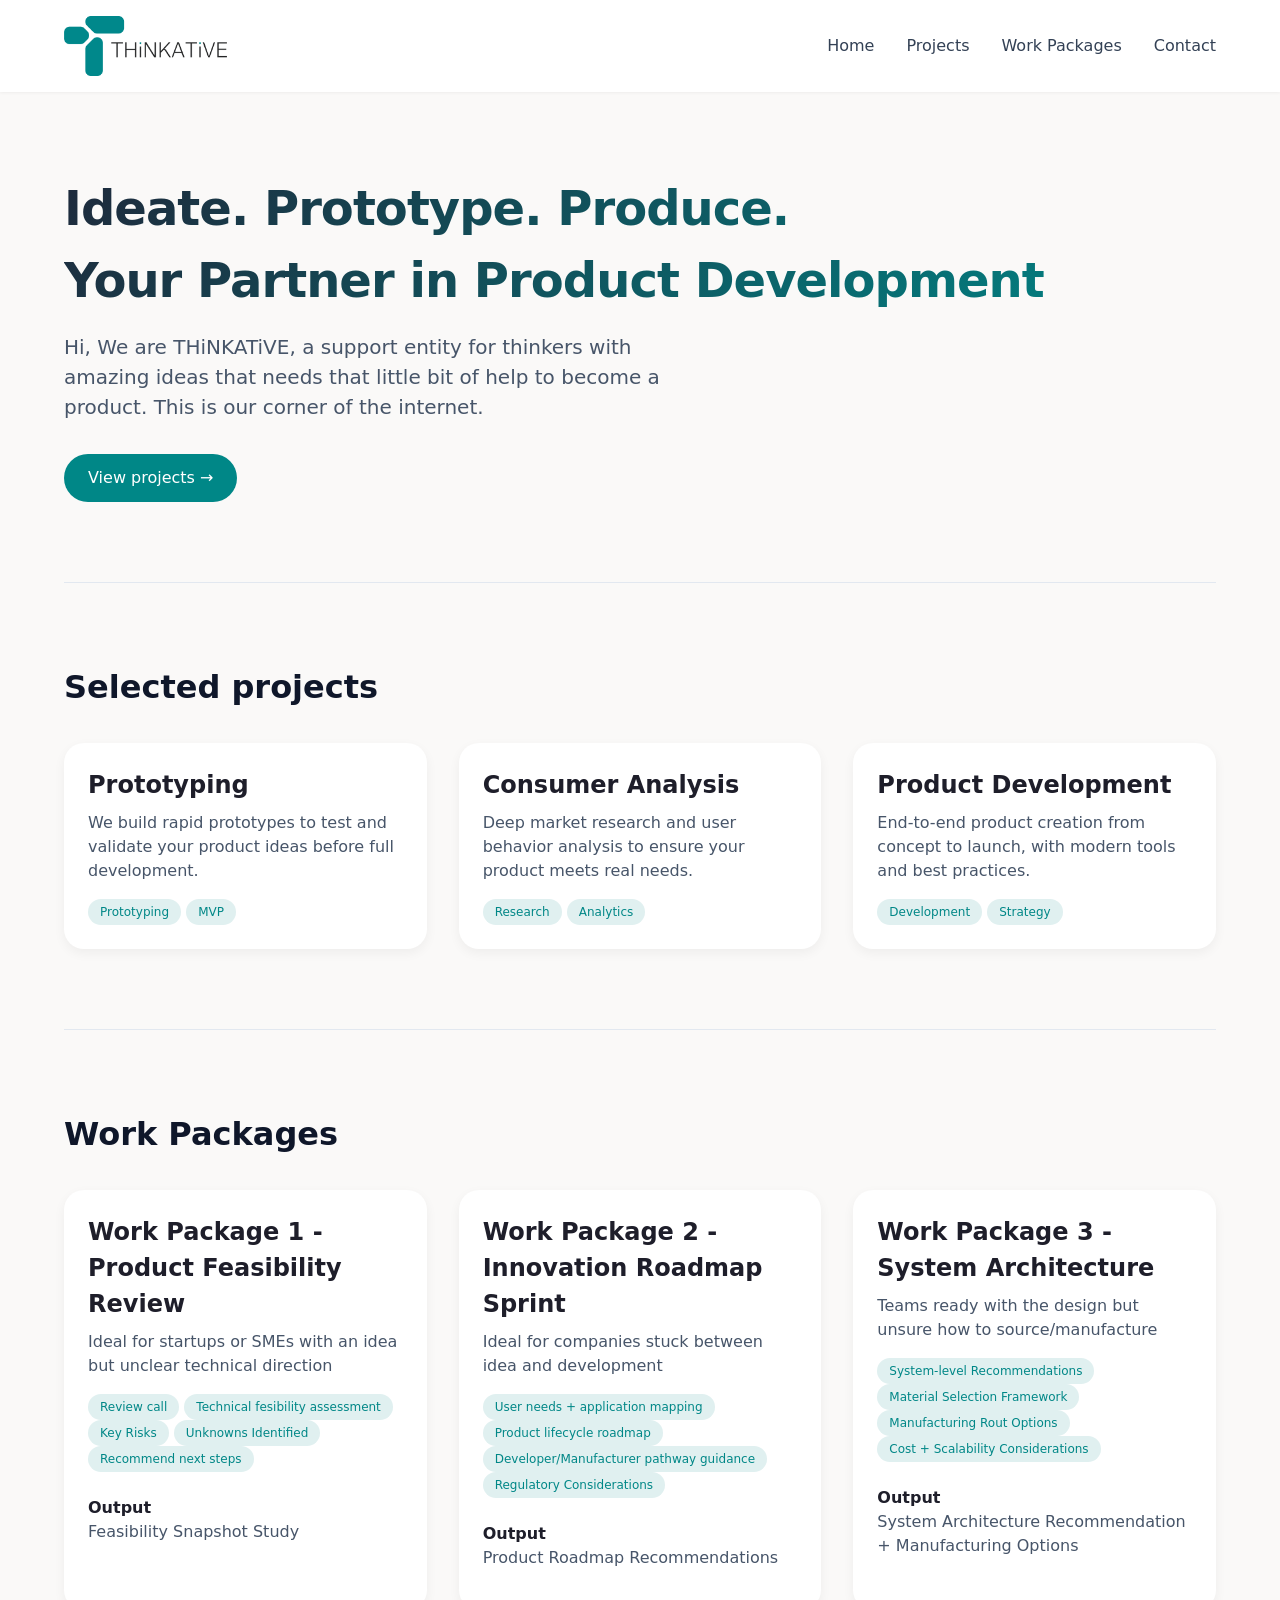
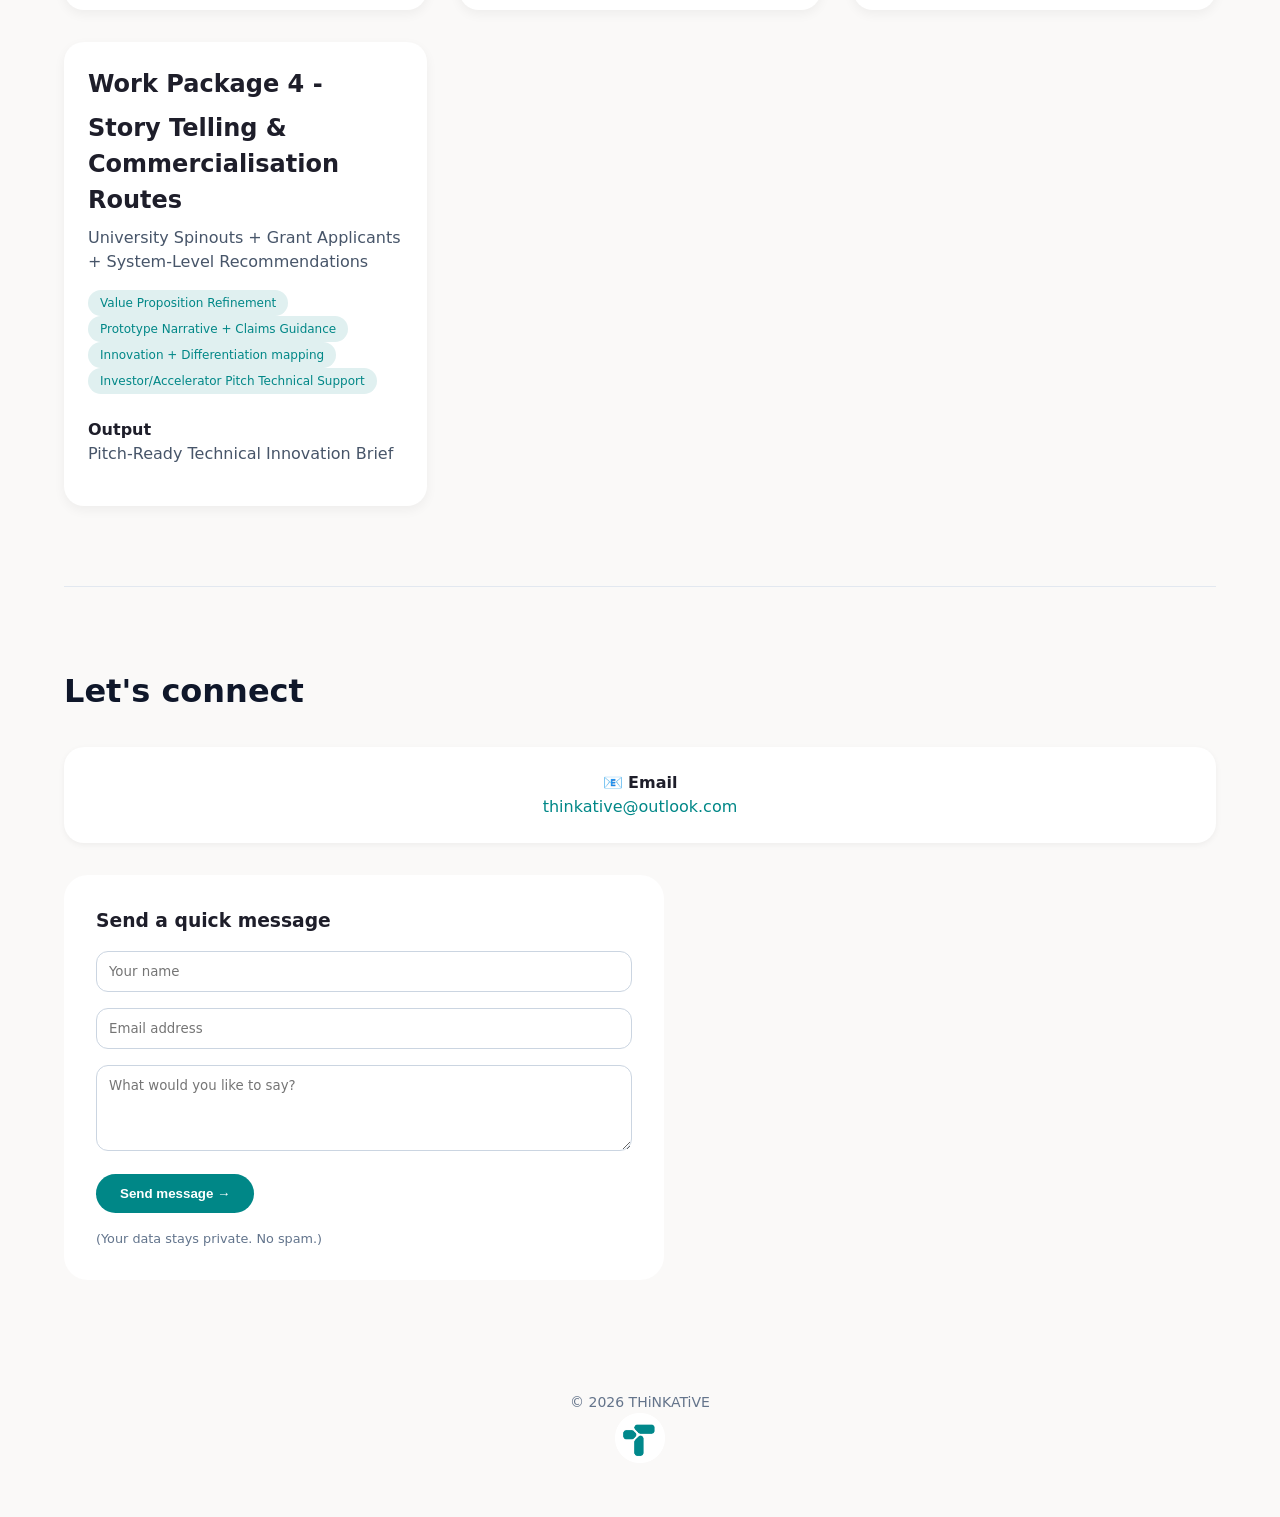
==== index.html @ bf23809d "Update index.html" ====
<!DOCTYPE html>
<html lang="en">
<head>
    <meta charset="UTF-8">
    <meta name="viewport" content="width=device-width, initial-scale=1.0, viewport-fit=cover">
    <title>THiNKATiVE | Consultans</title>

    <link rel="icon" type="img/png" href="images/favicon.png">

    <!-- Link to external CSS -->
    <link rel="stylesheet" href="style.css">

    <!-- SEO Meta Tags -->
    <meta name="description" content="THiNKATiVE helps thinkers turn amazing ideas into real products. Modern, simple, and built with care.">
    <meta name="keywords" content="Consultants, projects, product development, prototyping, consumer analysis">
    <meta name="author" content="THiNKATiVE">
    <meta name="robots" content="index, follow">
    <link rel="canonical" href="https://thinkative-ltd.github.io/">

    <!-- Open Graph for social sharing -->
    <meta property="og:title" content="THiNKATiVE - Consultants">
    <meta property="og:description" content="We help thinkers turn amazing ideas into products.">
    <meta property="og:type" content="website">
    <meta property="og:url" content="https://thinkative-ltd.github.io/">
</head>
<body>
  <header>
    <nav>
        <div class="logo">
            <a href="#home">
                <img src="images/sitelogoB.png" alt="THiNKATiVE Logo">
            </a>
        </div>
        <ul class="nav-links">
            <li><a href="#home">Home</a></li>
            <li><a href="#projects">Projects</a></li>
            <li><a href="#workpackages">Work Packages</a></li>
            <li><a href="#contact">Contact</a></li>
        </ul>
    </nav>
  </header>

    <main>
        <div class="container">
            <!-- Home Section -->
            <section id="home">
                <div class="hero">
                    <h1>Ideate. Prototype. Produce.<br>Your Partner in Product Development</h1>
                    <p>Hi, We are THiNKATiVE, a support entity for thinkers with amazing ideas that needs that little bit of help to become a product. This is our corner of the internet.</p>
                    <a href="#projects" class="btn">View projects →</a>
                </div>
            </section>

            <!-- Projects Section -->
            <section id="projects">
                <h2>Selected projects</h2>
                <div class="projects-grid">
                    <div class="project-card">
                        <h3>Prototyping</h3>
                        <p>We build rapid prototypes to test and validate your product ideas before full development.</p>
                        <span class="project-tag">Prototyping</span>
                        <span class="project-tag">MVP</span>
                    </div>
                    <div class="project-card">
                        <h3>Consumer Analysis</h3>
                        <p>Deep market research and user behavior analysis to ensure your product meets real needs.</p>
                        <span class="project-tag">Research</span>
                        <span class="project-tag">Analytics</span>
                    </div>
                    <div class="project-card">
                        <h3>Product Development</h3>
                        <p>End-to-end product creation from concept to launch, with modern tools and best practices.</p>
                        <span class="project-tag">Development</span>
                        <span class="project-tag">Strategy</span>
                    </div>
                </div>

              </section>

              <!-- WorkPackages Section -->
              <section id="workpackages">
                  <h2>Work Packages</h2>
                  <div class="projects-grid">
                      <div class="project-card">
                          <h3>Work Package 1 - Product Feasibility Review</h3>
                          <p>Ideal for startups or SMEs with an idea but unclear technical direction</p>
                          <span class="project-tag">Review call</span>
                          <span class="project-tag">Technical fesibility assessment</span>
                          <span class="project-tag">Key Risks</span>
                          <span class="project-tag">Unknowns Identified</span>
                          <span class="project-tag">Recommend next steps</span>
                          <br>
                          <br>
                          <h4>Output</h4>
                          <p>Feasibility Snapshot Study</p>
                      </div>


                      <div class="project-card">
                          <h3>Work Package 2 - Innovation Roadmap Sprint</h3>
                          <p>Ideal for companies stuck between idea and development</p>
                          <span class="project-tag">User needs + application mapping</span>
                          <span class="project-tag">Product lifecycle roadmap</span>
                          <span class="project-tag">Developer/Manufacturer pathway guidance</span>
                          <span class="project-tag">Regulatory Considerations</span>
                          <br>
                          <br>
                          <h4>Output</h4>
                          <p>Product Roadmap Recommendations</p>
                      </div>



                      <div class="project-card">
                          <h3>Work Package 3 - System Architecture</h3>
                          <p>Teams ready with the design but unsure how to source/manufacture</p>
                          <span class="project-tag">System-level Recommendations</span>
                          <span class="project-tag">Material Selection Framework</span>
                          <span class="project-tag">Manufacturing Rout Options</span>
                          <span class="project-tag">Cost + Scalability Considerations</span>
                          <br>
                          <br>
                          <h4>Output</h4>
                          <p>System Architecture Recommendation + Manufacturing Options</p>
                      </div>



                      <div class="project-card">
                          <h3>Work Package 4 -</h3>
                          <h3>Story Telling & Commercialisation Routes</h3>
                          <p>University Spinouts + Grant Applicants + System-Level Recommendations</p>
                          <span class="project-tag">Value Proposition Refinement</span>
                          <span class="project-tag">Prototype Narrative + Claims Guidance</span>
                          <span class="project-tag">Innovation + Differentiation mapping</span>
                          <span class="project-tag">Investor/Accelerator Pitch Technical Support</span>
                          <br>
                          <br>
                          <h4>Output</h4>
                          <p>Pitch-Ready Technical Innovation Brief</p>
                      </div>
                  </div>


            </section>

            <!-- Contact Section -->
            <section id="contact">
                <h2>Let's connect</h2>
                <div class="contact-info">
                    <div class="contact-card">
                        <strong>📧 Email</strong><br>
                        <a href="mailto:thinkative@outlook.com">thinkative@outlook.com</a>
                    </div>
                    <!--
                    <div class="contact-card">
                        <strong>🐦 X / Twitter</strong><br>
                        <a href="#">@thinkative</a>
                    </div>
                    <div class="contact-card">
                        <strong>💼 GitHub</strong><br>
                        <a href="#">github.com/thinkative</a>
                    </div>
                    -->
                </div>

                <div class="contact-form">
                    <h3 style="margin-bottom: 1rem;">Send a quick message</h3>
                    <form action="https://formspree.io/f/xkoyzaln" method="POST">
                        <div class="form-group">
                            <input type="text" name="name" placeholder="Your name" required>
                        </div>
                        <div class="form-group">
                            <input type="email" name="email" placeholder="Email address" required>
                        </div>
                        <div class="form-group">
                            <textarea name="message" rows="4" placeholder="What would you like to say?" required></textarea>
                        </div>
                        <button type="submit">Send message →</button>
                    </form>
                    <p style="font-size: 0.8rem; margin-top: 1rem; color: #62748c;">(Your data stays private. No spam.)</p>
                </div>
            </section>
        </div>
    </main>

    <footer>
        <p>© 2026 THiNKATiVE</p>
        <img src="images/favicon.png" alt="THiNKATiVE favicon" style="width: 50px; margin-bottom: 1rem;">

    </footer>

    <script>
        function generateSitemap() {
            const pages = [
                { loc: "https://thinkative-ltd.github.io/", priority: "1.0" },
                { loc: "https://thinkative-ltd.github.io/#home", priority: "0.9" },
                { loc: "https://thinkative-ltd.github.io/#projects", priority: "0.8" },
                { loc: "https://thinkative-ltd.github.io/#contact", priority: "0.7" }
            ];
            let xml = '<?xml version="1.0" encoding="UTF-8"?>\n';
            xml += '<urlset xmlns="http://www.sitemaps.org/schemas/sitemap/0.9">\n';
            pages.forEach(page => {
                xml += `  <url>\n    <loc>${page.loc}</loc>\n    <priority>${page.priority}</priority>\n  </url>\n`;
            });
            xml += '</urlset>';
            const blob = new Blob([xml], {type: "application/xml"});
            const a = document.createElement('a');
            a.href = URL.createObjectURL(blob);
            a.download = 'sitemap.xml';
            a.click();
            URL.revokeObjectURL(a.href);
        }
        window.generateSitemap = generateSitemap;
        console.log('THiNKATiVE site ready. Type generateSitemap() in console to download sitemap.xml.');
    </script>
</body>
</html>
---- style.css ----
* {
    margin: 0;
    padding: 0;
    box-sizing: border-box;
}

body {
    font-family: system-ui, -apple-system, 'Segoe UI', Roboto, Helvetica, Arial, sans-serif;
    background: #faf9f8;
    color: #1e1e2a;
    line-height: 1.5;
    scroll-behavior: smooth;
}

.container {
    max-width: 1200px;
    margin: 0 auto;
    padding: 0 1.5rem;
}

/* Header & Navigation */
header {
    background: white;
    box-shadow: 0 1px 3px rgba(0,0,0,0.05);
    position: sticky;
    top: 0;
    z-index: 100;
    backdrop-filter: blur(8px);
    background: rgba(255,255,255,0.9);
}

nav {
    display: flex;
    justify-content: space-between;
    align-items: center;
    padding: 1rem 1.5rem;
    max-width: 1200px;
    margin: 0 auto;
}

.logo img {
    height: 60px;      /* Adjust this height to fit your navbar perfectly */
    width: auto;       /* This keeps the logo from looking stretched */
    display: block;    /* Removes extra spacing at the bottom of the image */
}

/*
.logo {
    font-weight: 700;
    font-size: 1.5rem;
    letter-spacing: -0.02em;
    background: linear-gradient(135deg, #006767, #008787);
    background-clip: text;
    -webkit-background-clip: text;
    color: transparent;
}
*/

.nav-links {
    display: flex;
    gap: 2rem;
    list-style: none;
}

.nav-links a {
    text-decoration: none;
    font-weight: 500;
    color: #334155;
    transition: color 0.2s;
}

.nav-links a:hover {
    color: #008787;
}

/* Sections */
section {
    padding: 5rem 0;
    border-bottom: 1px solid #e2e8f0;
}

section:last-of-type {
    border-bottom: none;
}

h1 {
    font-size: 3rem;
    font-weight: 800;
    letter-spacing: -0.02em;
    background: linear-gradient(135deg, #1e293b, #008787);
    background-clip: text;
    -webkit-background-clip: text;
    color: transparent;
    margin-bottom: 1rem;
}

h2 {
    font-size: 2rem;
    font-weight: 700;
    margin-bottom: 2rem;
    color: #0f172a;
}

.hero p {
    font-size: 1.25rem;
    color: #475569;
    max-width: 600px;
    margin-bottom: 2rem;
}

.btn {
    display: inline-block;
    background: #008787;
    color: white;
    padding: 0.75rem 1.5rem;
    border-radius: 40px;
    text-decoration: none;
    font-weight: 500;
    transition: background 0.2s, transform 0.1s;
}

.btn:hover {
    background: #006767;
    transform: translateY(-2px);
}

/* Projects Grid */
.projects-grid {
    display: grid;
    grid-template-columns: repeat(auto-fill, minmax(300px, 1fr));
    gap: 2rem;
}

.project-card {
    background: white;
    border-radius: 20px;
    padding: 1.5rem;
    box-shadow: 0 4px 12px rgba(0,0,0,0.05);
    transition: box-shadow 0.2s;
}

.project-card:hover {
    box-shadow: 0 12px 24px rgba(0,0,0,0.1);
}

.project-card h3 {
    font-size: 1.5rem;
    margin-bottom: 0.5rem;
}

.project-card p {
    color: #475569;
    margin-bottom: 1rem;
}

.project-tag {
    display: inline-block;
    background: #e0f0f0;
    color: #008787;
    font-size: 0.75rem;
    padding: 0.25rem 0.75rem;
    border-radius: 20px;
    font-weight: 500;
}

/* Contact */
.contact-info {
    display: flex;
    flex-wrap: wrap;
    gap: 2rem;
    margin-top: 1rem;
}

.contact-card {
    background: white;
    padding: 1.5rem;
    border-radius: 20px;
    flex: 1;
    min-width: 200px;
    text-align: center;
    box-shadow: 0 2px 6px rgba(0,0,0,0.05);
}

.contact-card a {
    color: #008787;
    text-decoration: none;
    font-weight: 500;
}

.contact-card a:hover {
    text-decoration: underline;
}

/* Form */
.contact-form {
    background: white;
    padding: 2rem;
    border-radius: 24px;
    margin-top: 2rem;
    max-width: 600px;
}

.form-group {
    margin-bottom: 1rem;
}

input, textarea {
    width: 100%;
    padding: 0.75rem;
    border: 1px solid #cbd5e1;
    border-radius: 12px;
    font-family: inherit;
    transition: border-color 0.2s;
}

input:focus, textarea:focus {
    outline: none;
    border-color: #008787;
}

button {
    background: #008787;
    color: white;
    border: none;
    padding: 0.75rem 1.5rem;
    border-radius: 40px;
    font-weight: 600;
    cursor: pointer;
    transition: background 0.2s;
}

button:hover {
    background: #006767;
}

footer {
    text-align: center;
    padding: 2rem;
    color: #64748b;
    font-size: 0.875rem;
}

/* Responsive */
@media (max-width: 768px) {
    nav {
        flex-direction: column;
        gap: 1rem;
    }
    h1 {
        font-size: 2.25rem;
    }
    section {
        padding: 3rem 0;
    }
}
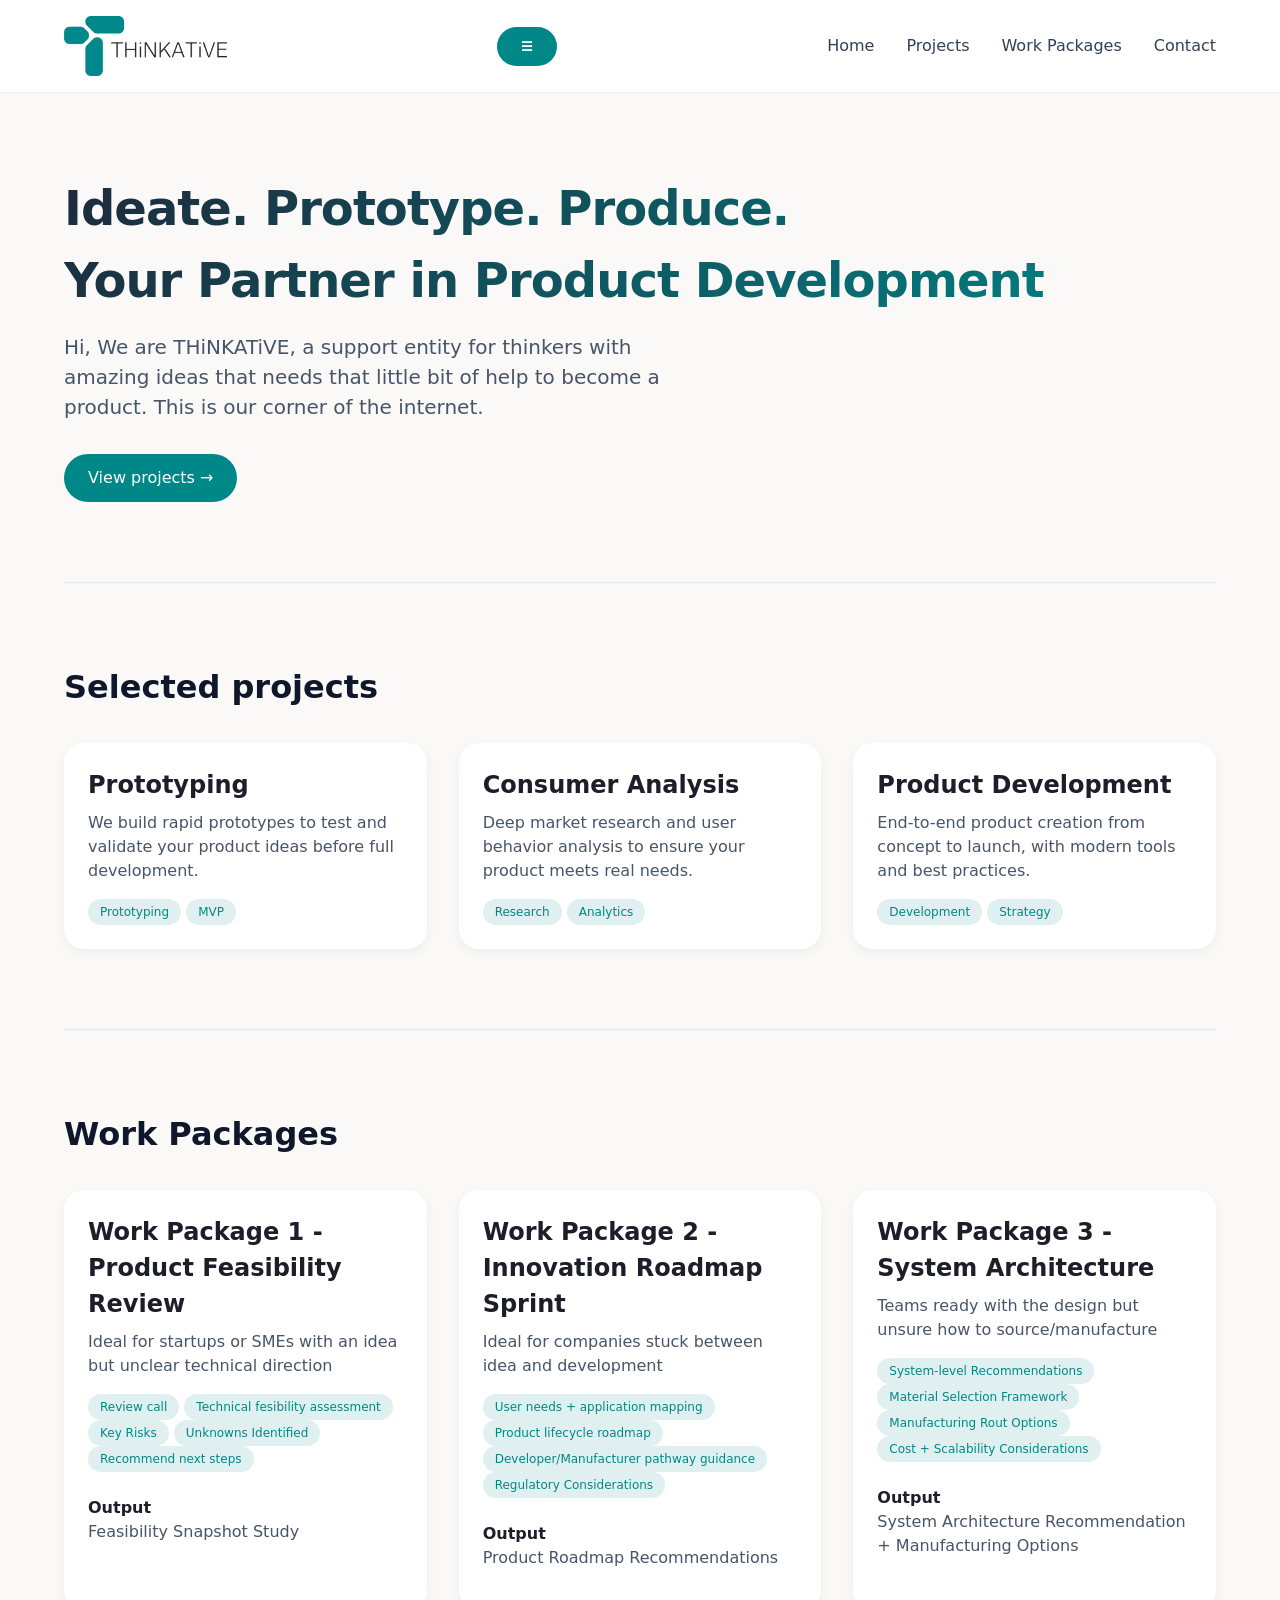
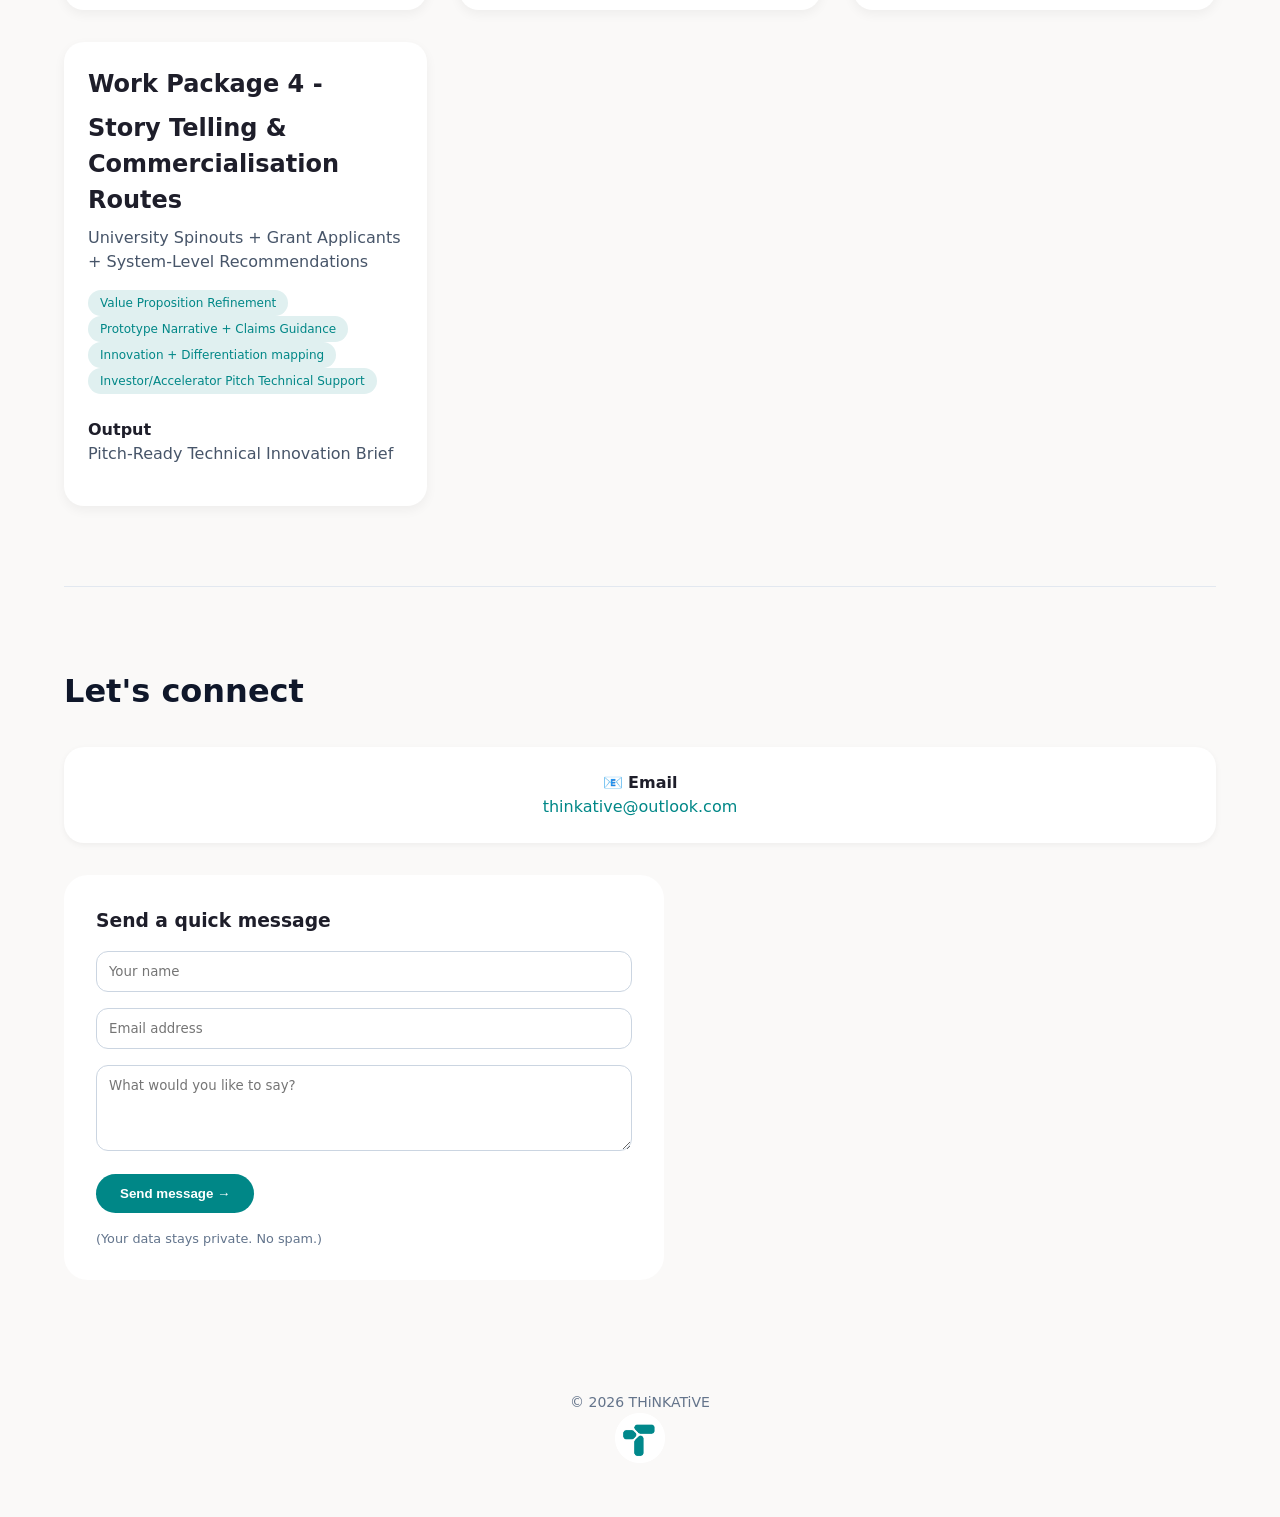
==== commit 2cf2117b: "Update index.html" ====
--- a/index.html
+++ b/index.html
@@ -3,7 +3,7 @@
 <head>
     <meta charset="UTF-8">
     <meta name="viewport" content="width=device-width, initial-scale=1.0, viewport-fit=cover">
-    <title>THiNKATiVE | Consultans</title>
+    <title>THiNKATiVE | Portfolio</title>
 
     <link rel="icon" type="img/png" href="images/favicon.png">
 
@@ -12,13 +12,13 @@
 
     <!-- SEO Meta Tags -->
     <meta name="description" content="THiNKATiVE helps thinkers turn amazing ideas into real products. Modern, simple, and built with care.">
-    <meta name="keywords" content="Consultants, projects, product development, prototyping, consumer analysis">
+    <meta name="keywords" content="portfolio, projects, product development, prototyping, consumer analysis">
     <meta name="author" content="THiNKATiVE">
     <meta name="robots" content="index, follow">
     <link rel="canonical" href="https://thinkative-ltd.github.io/">
 
     <!-- Open Graph for social sharing -->
-    <meta property="og:title" content="THiNKATiVE - Consultants">
+    <meta property="og:title" content="THiNKATiVE - Portfolio">
     <meta property="og:description" content="We help thinkers turn amazing ideas into products.">
     <meta property="og:type" content="website">
     <meta property="og:url" content="https://thinkative-ltd.github.io/">
@@ -28,10 +28,11 @@
     <nav>
         <div class="logo">
             <a href="#home">
-                <img src="images/sitelogoB.png" alt="THiNKATiVE Logo">
+                <img src="images/sitelogoB.png" alt="THiNKATiVE Logo" style="height: 60px; width: auto;">
             </a>
         </div>
-        <ul class="nav-links">
+        <button class="hamburger" id="hamburger">☰</button>
+        <ul class="nav-links" id="navLinks">
             <li><a href="#home">Home</a></li>
             <li><a href="#projects">Projects</a></li>
             <li><a href="#workpackages">Work Packages</a></li>
@@ -157,11 +158,12 @@
                         <strong>🐦 X / Twitter</strong><br>
                         <a href="#">@thinkative</a>
                     </div>
+
                     <div class="contact-card">
                         <strong>💼 GitHub</strong><br>
                         <a href="#">github.com/thinkative</a>
                     </div>
-                    -->
+                  -->
                 </div>
 
                 <div class="contact-form">
@@ -188,9 +190,28 @@
         <p>© 2026 THiNKATiVE</p>
         <img src="images/favicon.png" alt="THiNKATiVE favicon" style="width: 50px; margin-bottom: 1rem;">
 
+
     </footer>
 
     <script>
+        // Hamburger menu toggle
+        const hamburger = document.getElementById('hamburger');
+        const navLinks = document.getElementById('navLinks');
+
+        if (hamburger && navLinks) {
+            hamburger.addEventListener('click', () => {
+                navLinks.classList.toggle('active');
+            });
+
+            // Close menu when a link is clicked
+            navLinks.querySelectorAll('a').forEach(link => {
+                link.addEventListener('click', () => {
+                    navLinks.classList.remove('active');
+                });
+            });
+        }
+
+        // Sitemap generator function
         function generateSitemap() {
             const pages = [
                 { loc: "https://thinkative-ltd.github.io/", priority: "1.0" },
@@ -211,6 +232,7 @@
             a.click();
             URL.revokeObjectURL(a.href);
         }
+
         window.generateSitemap = generateSitemap;
         console.log('THiNKATiVE site ready. Type generateSitemap() in console to download sitemap.xml.');
     </script>
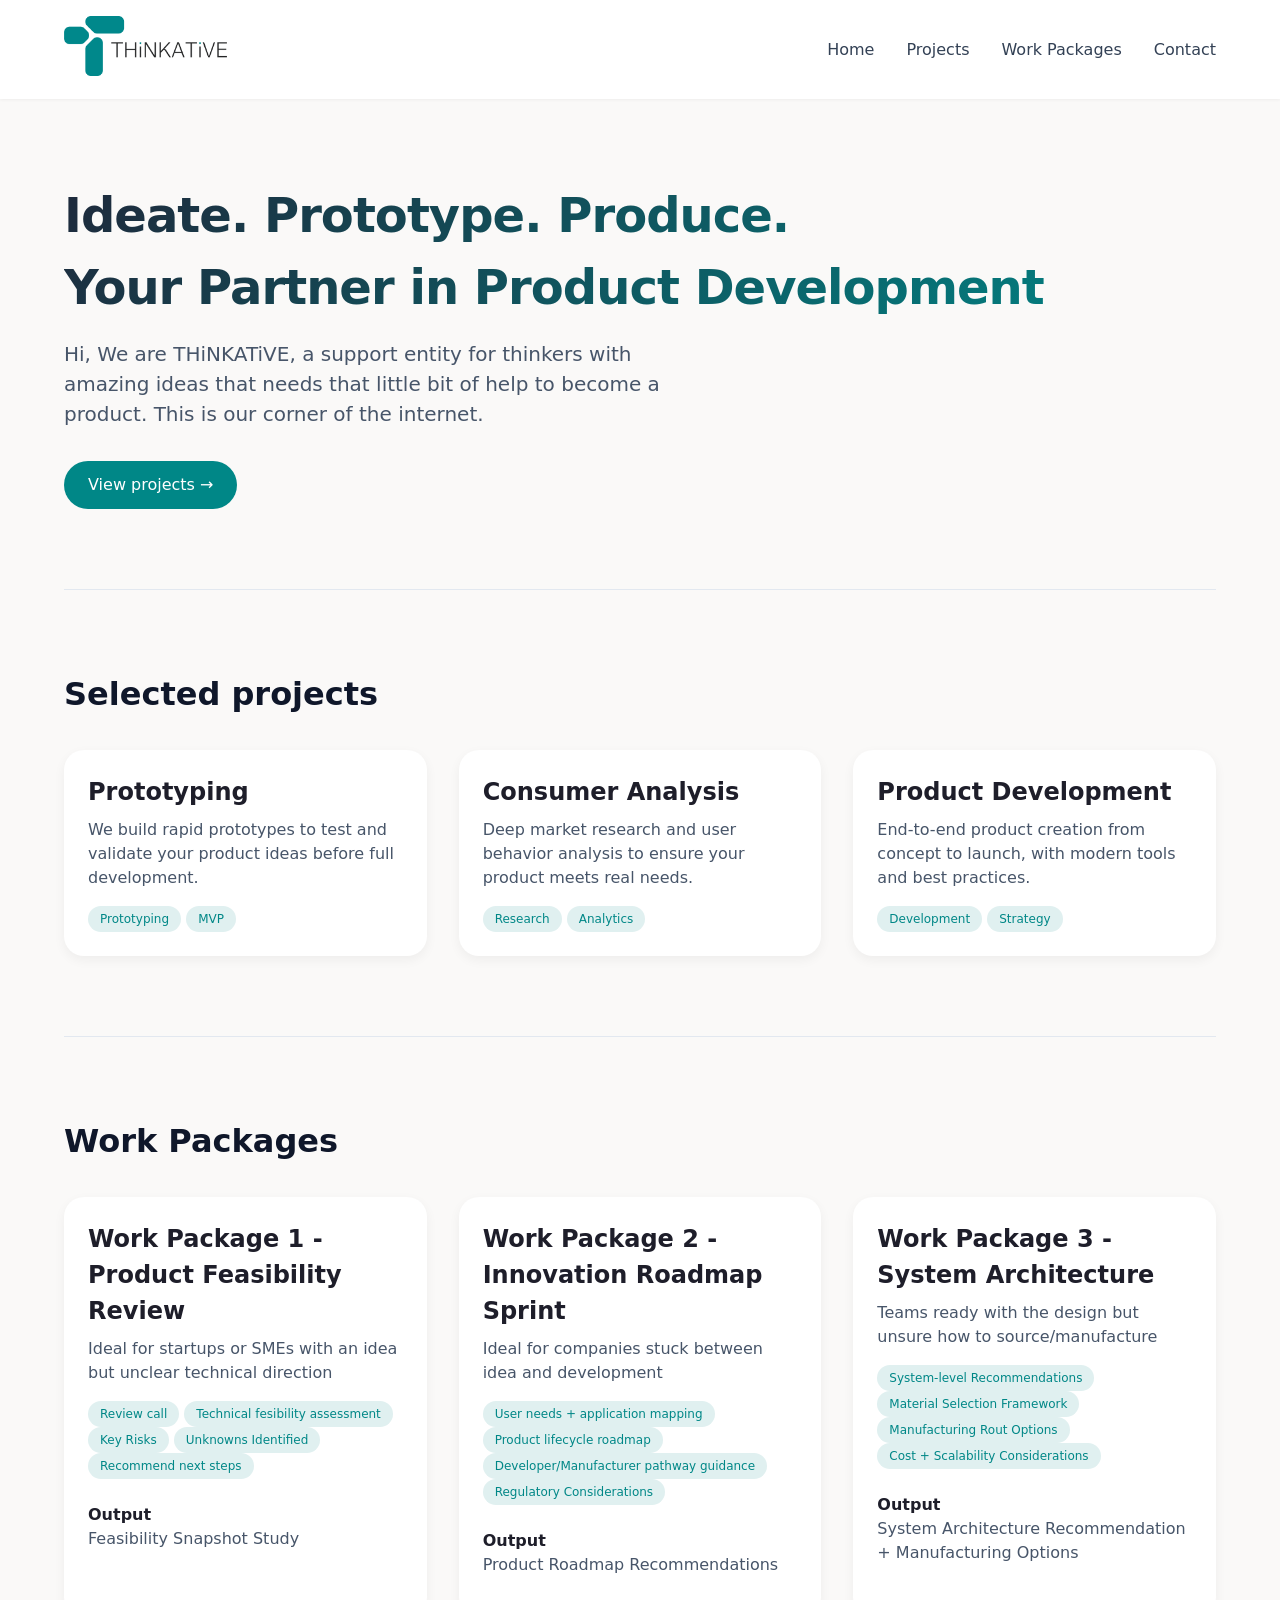
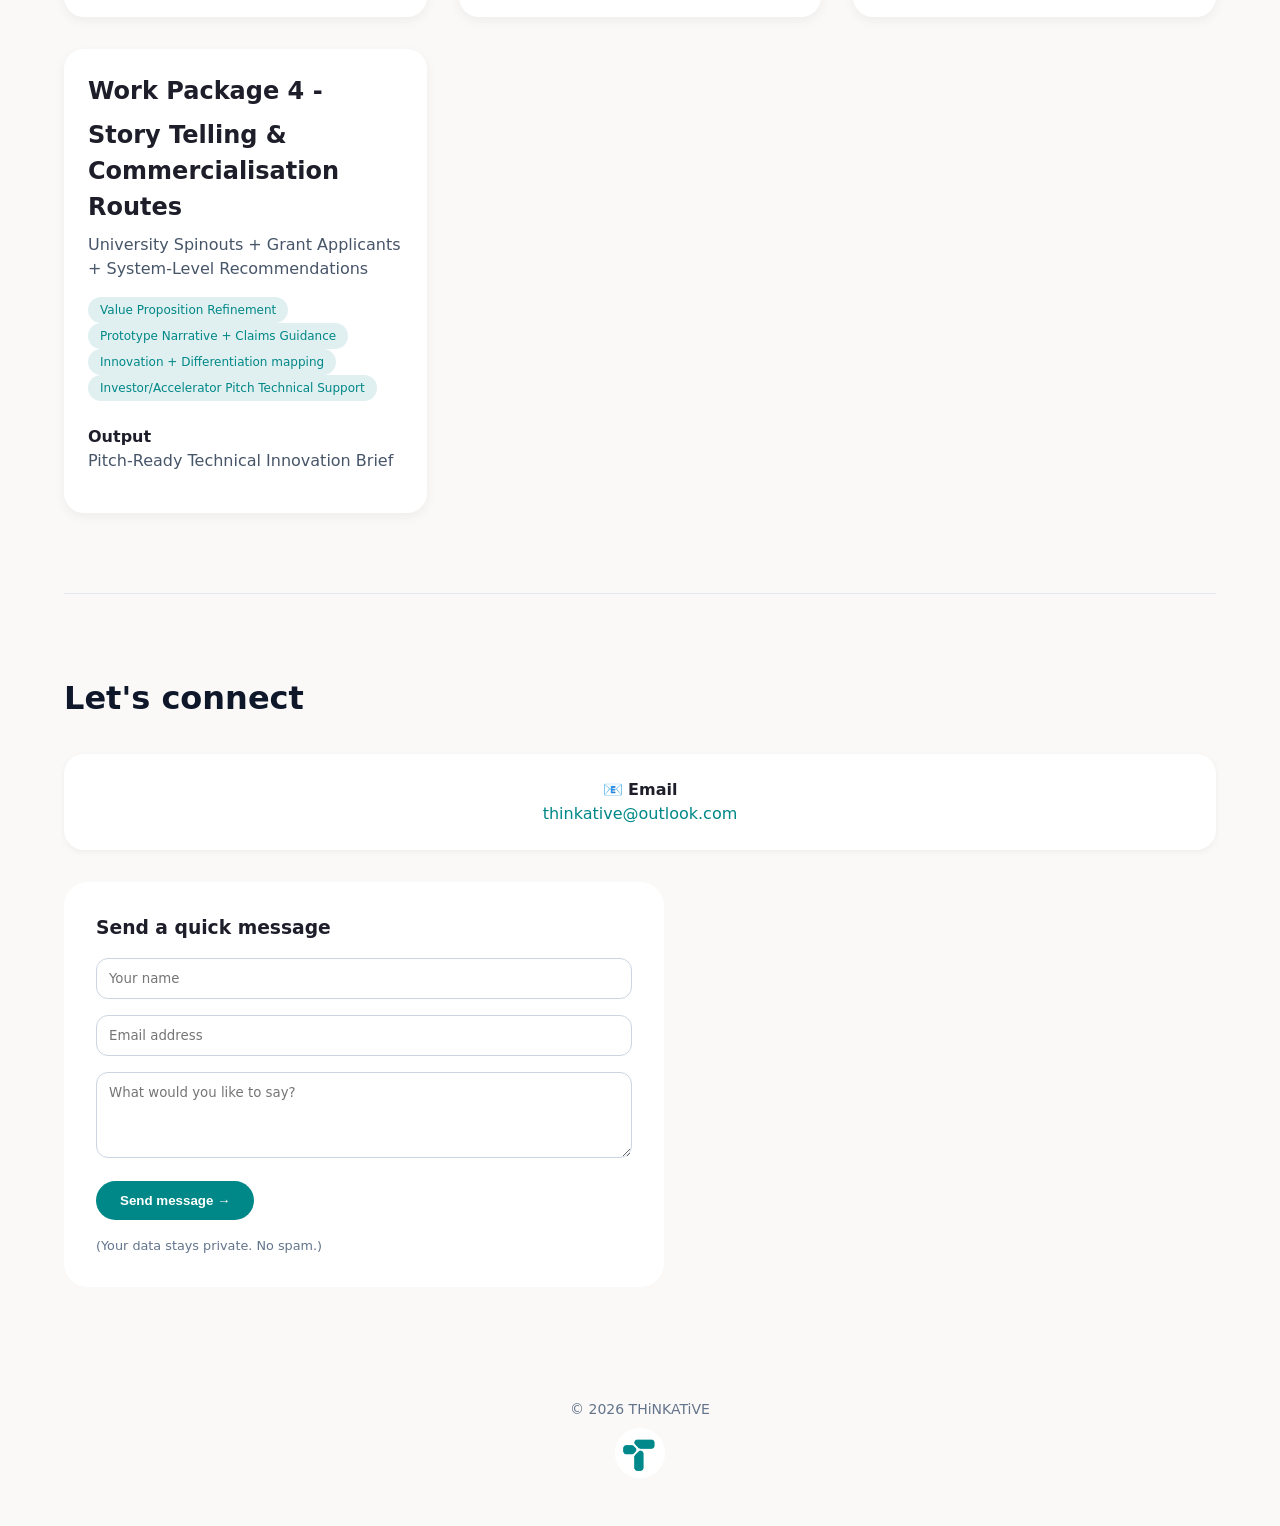
==== commit 90cc83e3: "Update index.html" ====
--- a/index.html
+++ b/index.html
@@ -3,7 +3,7 @@
 <head>
     <meta charset="UTF-8">
     <meta name="viewport" content="width=device-width, initial-scale=1.0, viewport-fit=cover">
-    <title>THiNKATiVE | Portfolio</title>
+    <title>THiNKATiVE | Consultants</title>
 
     <link rel="icon" type="img/png" href="images/favicon.png">
 
@@ -12,13 +12,13 @@
 
     <!-- SEO Meta Tags -->
     <meta name="description" content="THiNKATiVE helps thinkers turn amazing ideas into real products. Modern, simple, and built with care.">
-    <meta name="keywords" content="portfolio, projects, product development, prototyping, consumer analysis">
+    <meta name="keywords" content="Thinkative Consultants, Thinkative, Consultants, Wearables, Research, projects, product development, prototyping, consumer analysis">
     <meta name="author" content="THiNKATiVE">
     <meta name="robots" content="index, follow">
     <link rel="canonical" href="https://thinkative-ltd.github.io/">
 
     <!-- Open Graph for social sharing -->
-    <meta property="og:title" content="THiNKATiVE - Portfolio">
+    <meta property="og:title" content="THiNKATiVE - Consultants">
     <meta property="og:description" content="We help thinkers turn amazing ideas into products.">
     <meta property="og:type" content="website">
     <meta property="og:url" content="https://thinkative-ltd.github.io/">
--- a/style.css
+++ b/style.css
@@ -16,6 +16,11 @@
     max-width: 1200px;
     margin: 0 auto;
     padding: 0 1.5rem;
+}
+
+html {
+    scroll-padding-top: 80px;
+    scroll-behavior: smooth;
 }
 
 /* Header & Navigation */
@@ -38,23 +43,21 @@
     margin: 0 auto;
 }
 
-.logo img {
-    height: 60px;      /* Adjust this height to fit your navbar perfectly */
-    width: auto;       /* This keeps the logo from looking stretched */
-    display: block;    /* Removes extra spacing at the bottom of the image */
-}
-
-/*
-.logo {
-    font-weight: 700;
-    font-size: 1.5rem;
-    letter-spacing: -0.02em;
-    background: linear-gradient(135deg, #006767, #008787);
-    background-clip: text;
-    -webkit-background-clip: text;
-    color: transparent;
-}
-*/
+/* Hamburger button - hidden on desktop */
+.hamburger {
+    display: none;
+    background: none;
+    border: none;
+    font-size: 1.8rem;
+    cursor: pointer;
+    color: #008787;
+    padding: 0.5rem;
+    transition: color 0.2s;
+}
+
+.hamburger:hover {
+    color: #006767;
+}
 
 .nav-links {
     display: flex;
@@ -240,16 +243,67 @@
     font-size: 0.875rem;
 }
 
-/* Responsive */
+footer img {
+    display: block;
+    margin: 0.5rem auto 0;
+}
+
+/* ============================================ */
+/* MOBILE HAMBURGER MENU - ADDED SECTION */
+/* ============================================ */
+
 @media (max-width: 768px) {
-    nav {
+    /* Hide desktop navigation, show hamburger */
+    .hamburger {
+        display: block;
+    }
+
+    .nav-links {
+        display: none;
+        width: 100%;
         flex-direction: column;
         gap: 1rem;
-    }
+        text-align: center;
+        padding: 1.5rem 0 0.5rem 0;
+    }
+
+    .nav-links.active {
+        display: flex;
+    }
+
+    nav {
+        flex-wrap: wrap;
+        justify-content: space-between;
+    }
+
     h1 {
         font-size: 2.25rem;
     }
+
     section {
         padding: 3rem 0;
     }
 }
+
+/* Extra small phones (below 480px) */
+@media (max-width: 480px) {
+    .logo img {
+        height: 45px !important;
+    }
+
+    .container {
+        padding: 0 1rem;
+    }
+
+    h1 {
+        font-size: 1.75rem;
+    }
+
+    h2 {
+        font-size: 1.5rem;
+    }
+
+    .project-card h3 {
+        font-size: 1.25rem;
+    }
+}
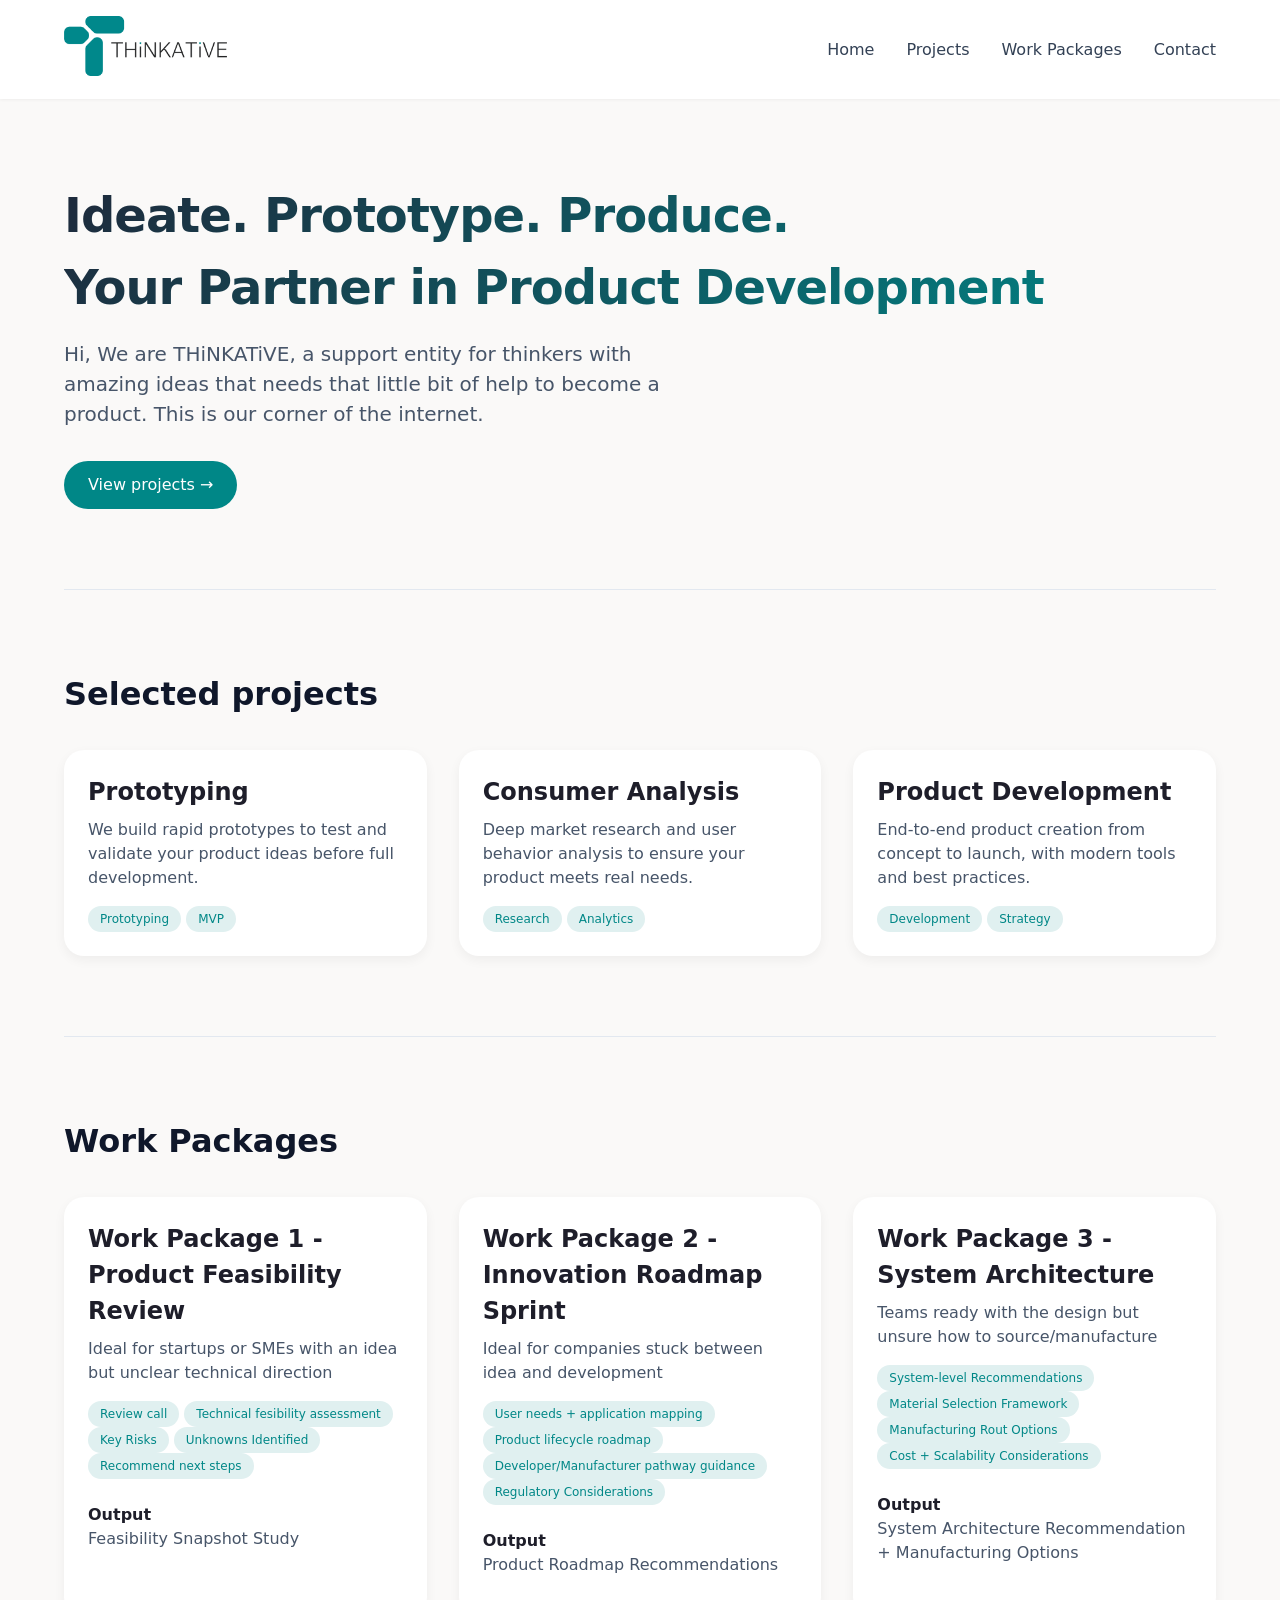
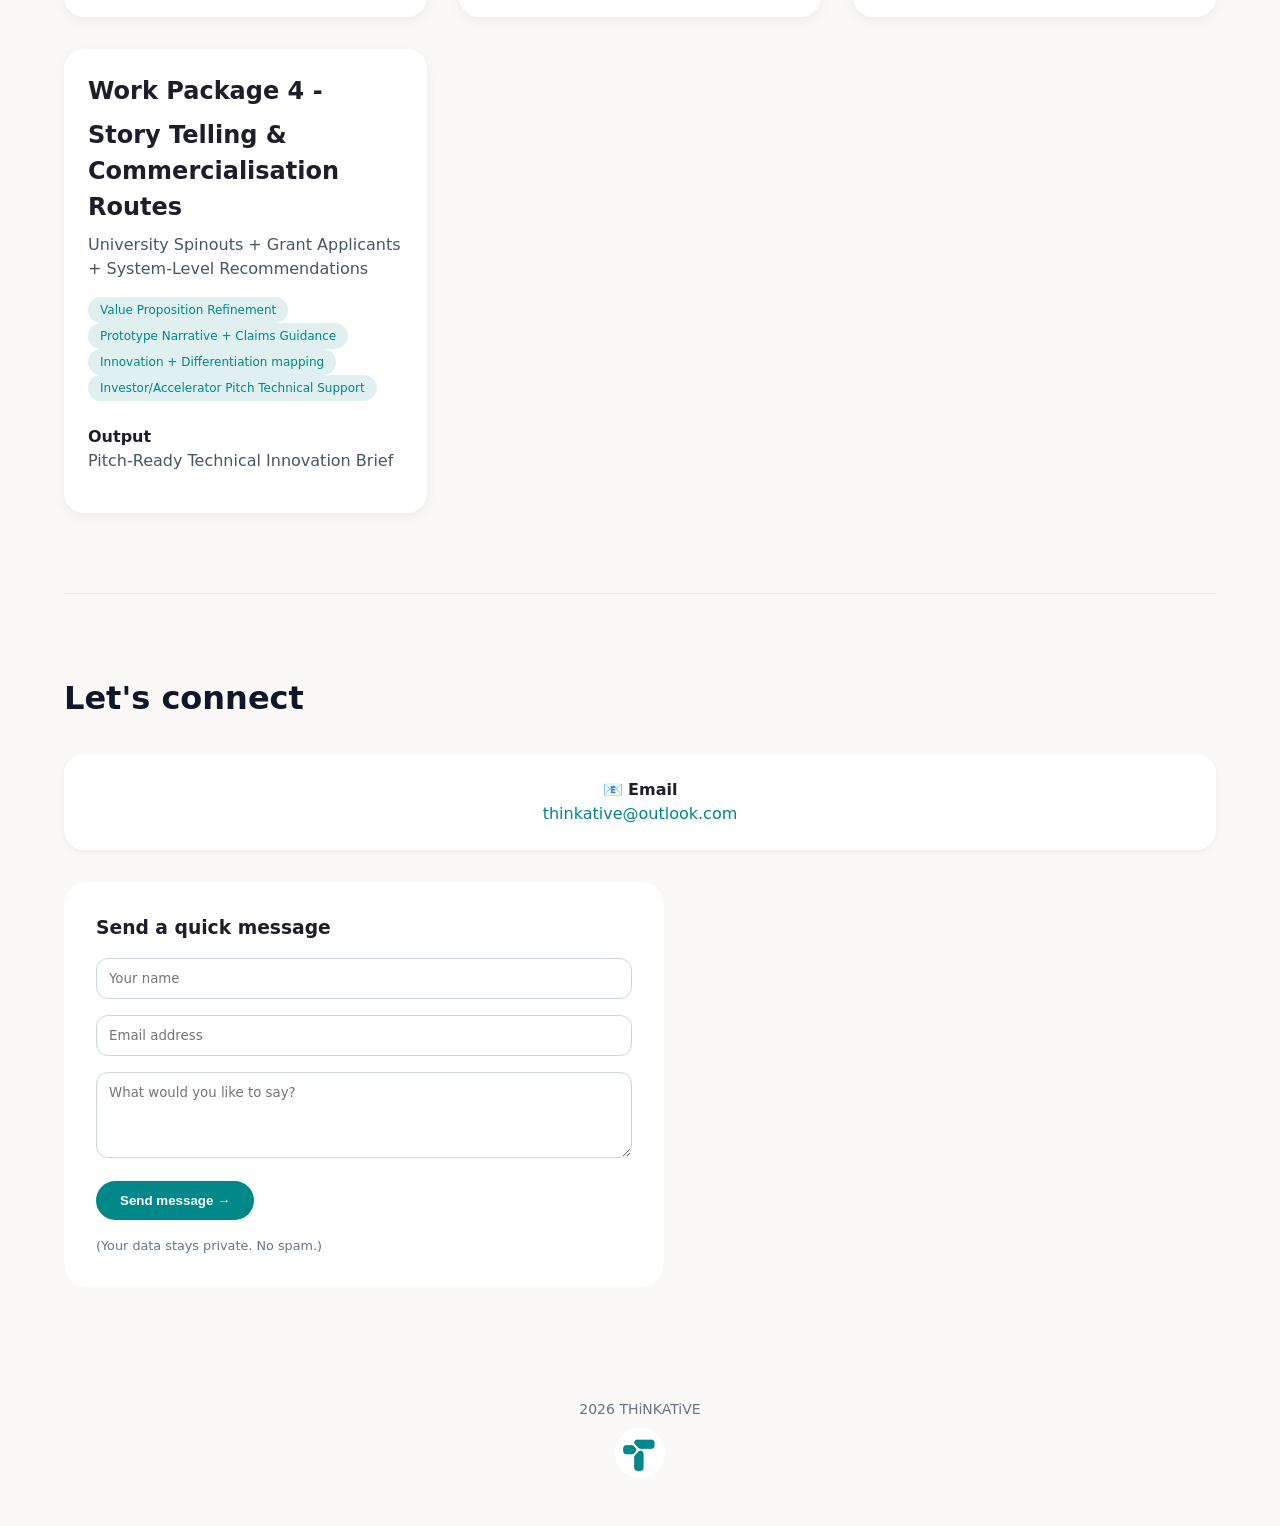
==== commit 548217e4: "Update index.html" ====
--- a/index.html
+++ b/index.html
@@ -187,7 +187,7 @@
     </main>
 
     <footer>
-        <p>© 2026 THiNKATiVE</p>
+        <p>2026 THiNKATiVE</p>
         <img src="images/favicon.png" alt="THiNKATiVE favicon" style="width: 50px; margin-bottom: 1rem;">
 
 
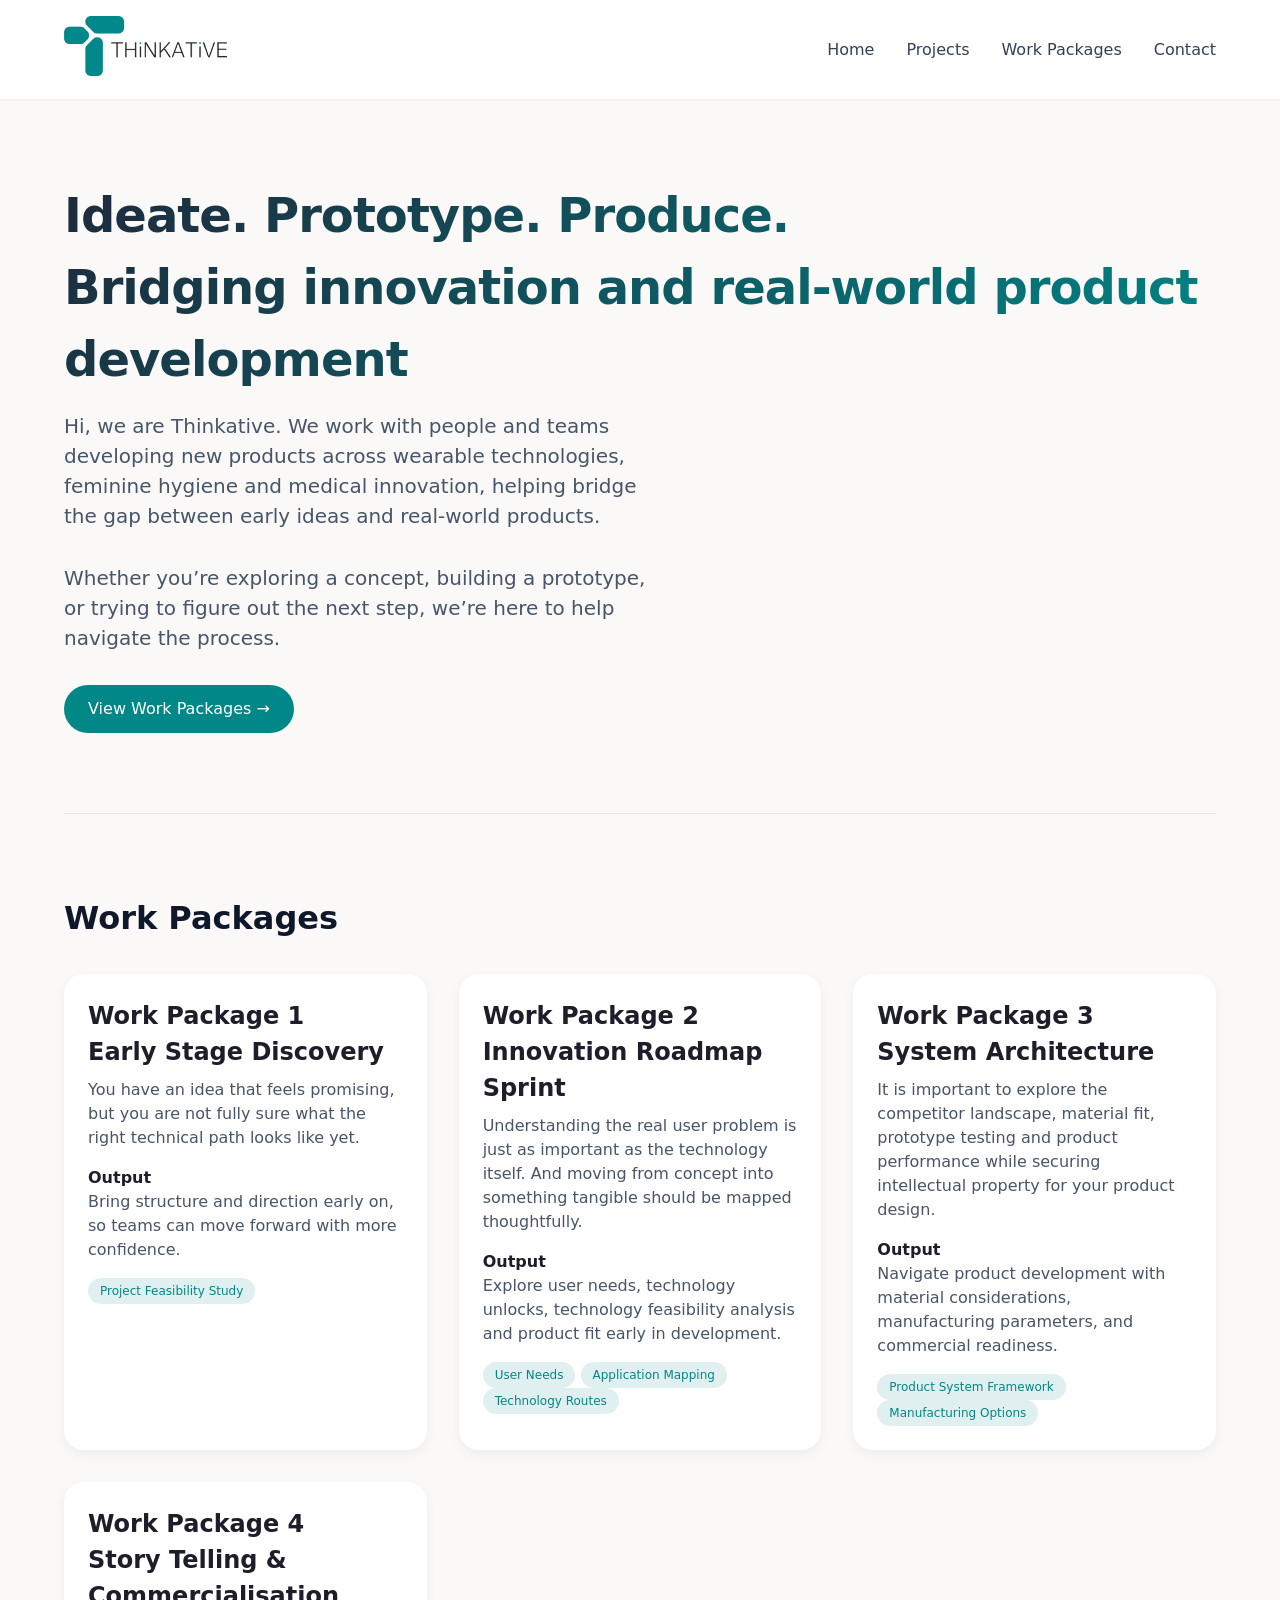
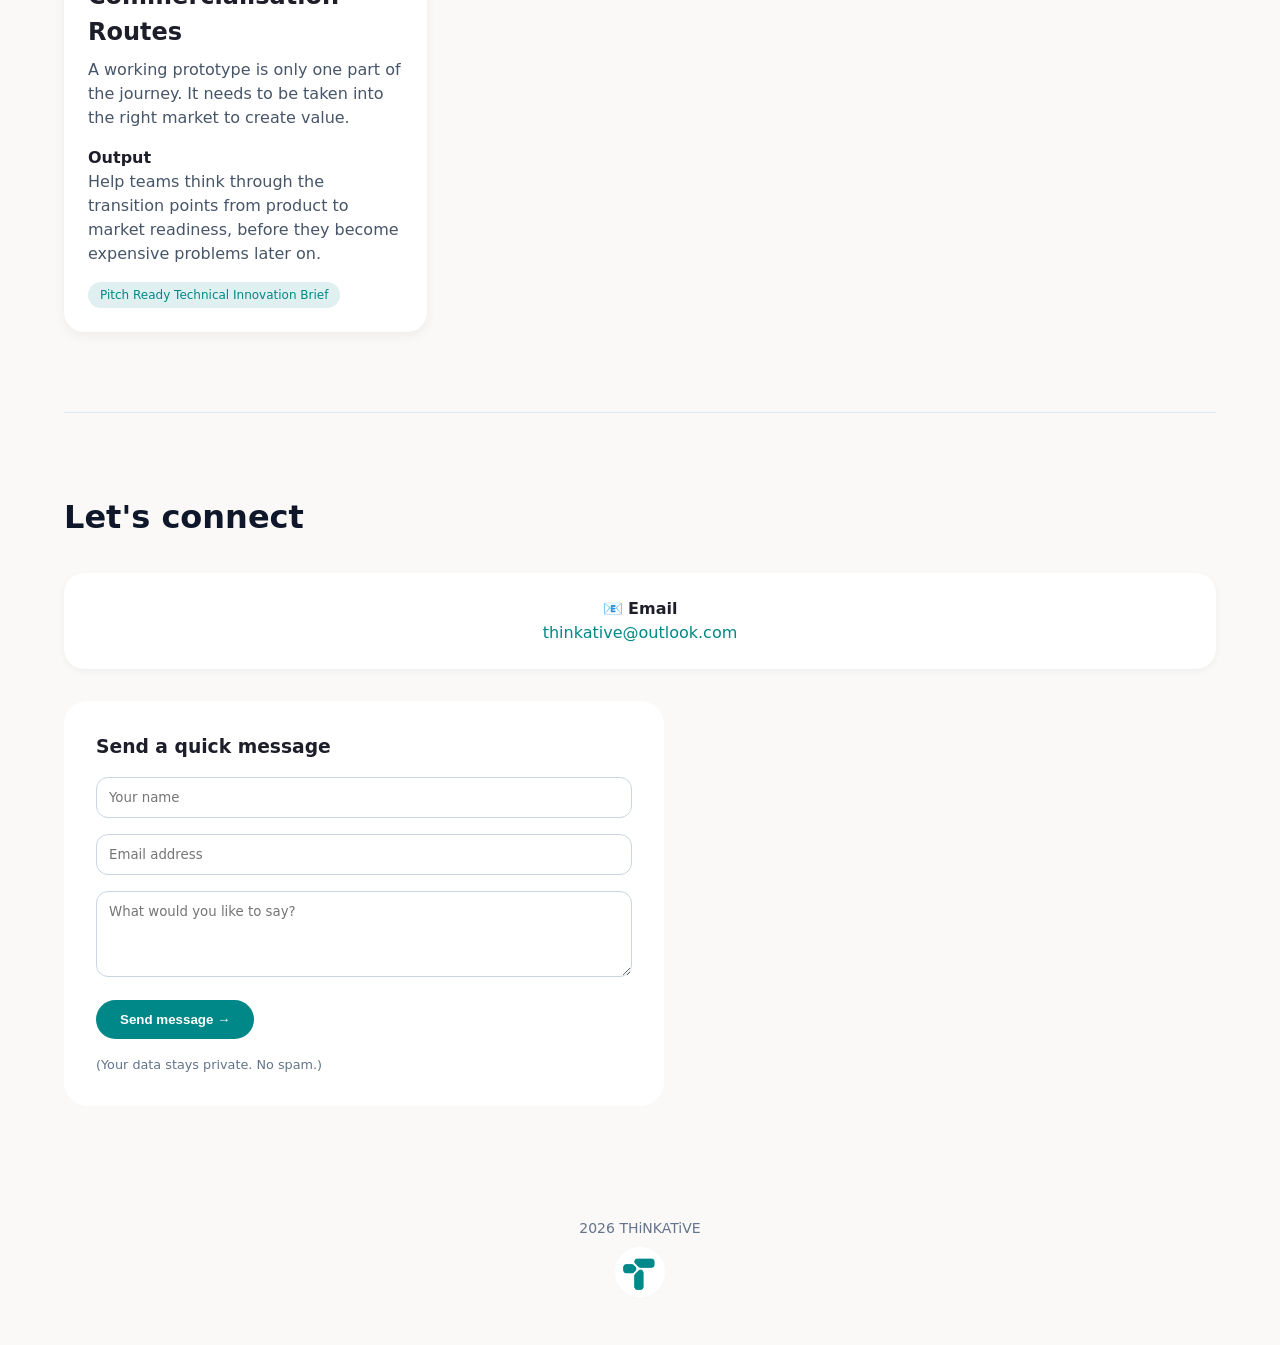
==== commit f18b7405: "Update index.html" ====
--- a/index.html
+++ b/index.html
@@ -46,13 +46,91 @@
             <!-- Home Section -->
             <section id="home">
                 <div class="hero">
-                    <h1>Ideate. Prototype. Produce.<br>Your Partner in Product Development</h1>
-                    <p>Hi, We are THiNKATiVE, a support entity for thinkers with amazing ideas that needs that little bit of help to become a product. This is our corner of the internet.</p>
-                    <a href="#projects" class="btn">View projects →</a>
+                    <h1>Ideate. Prototype. Produce.<br>Bridging innovation and real-world product development</h1>
+                    <p>Hi, we are Thinkative. We work with people and teams developing new products across wearable technologies, feminine hygiene and medical innovation, helping bridge the gap between early ideas and real-world products.</p>
+                    <p>Whether you’re exploring a concept, building a prototype, or trying to figure out the next step, we’re here to help navigate the process.</p>
+                    <a href="#workpackages" class="btn">View Work Packages →</a>
                 </div>
             </section>
 
+
+
+              <!-- WorkPackages Section -->
+              <section id="workpackages">
+                  <h2>Work Packages</h2>
+                  <div class="projects-grid">
+                      <div class="project-card">
+                          <h3>Work Package 1<br>Early Stage Discovery</h3>
+                          <p>You have an idea that feels promising, but you are not fully sure what the right technical path looks like yet.</p>
+
+
+                          <!--
+                           <span class="project-tag">We help bring structure and direction early on, so teams can move forward with more confidence.</span>
+
+                          <span class="project-tag">Review call</span>
+                          <span class="project-tag">Technical fesibility assessment</span>
+                          <span class="project-tag">Key Risks</span>
+                          <span class="project-tag">Unknowns Identified</span>
+                          <span class="project-tag">Recommend next steps</span>
+                          <br>
+                          <br>
+                        -->
+                          <h4>Output</h4>
+                          <p>Bring structure and direction early on, so teams can move forward with more confidence.</p>
+                          <span class="project-tag">Project Feasibility Study</span>
+                      </div>
+
+
+                      <div class="project-card">
+                          <h3>Work Package 2<br>Innovation Roadmap Sprint</h3>
+                          <p>Understanding the real user problem is just as important as the technology itself. And moving from concept into something tangible should be mapped thoughtfully.</p>
+
+                          <!--
+                          <span class="project-tag">User needs + application mapping</span>
+                          <span class="project-tag">Product lifecycle roadmap</span>
+                          <span class="project-tag">Developer/Manufacturer pathway guidance</span>
+                          <span class="project-tag">Regulatory Considerations</span>
+                          <br>
+                          <br>
+                        -->
+                          <h4>Output</h4>
+                          <p>Explore user needs, technology unlocks, technology feasibility analysis and product fit early in development.</p>
+                          <span class="project-tag">User Needs</span>
+                          <span class="project-tag">Application Mapping</span>
+                          <span class="project-tag">Technology Routes</span>
+                      </div>
+
+
+
+                      <div class="project-card">
+                          <h3>Work Package 3 <br>System Architecture</h3>
+                          <p>It is important to explore the competitor landscape, material fit, prototype testing and product performance while securing intellectual property for your product design.</p>
+
+                          <h4>Output</h4>
+                          <p>Navigate product development with material considerations, manufacturing parameters, and commercial readiness.</p>
+                          <span class="project-tag">Product System Framework</span>
+                          <span class="project-tag">Manufacturing Options</span>
+                      </div>
+
+
+
+                      <div class="project-card">
+                          <h3>Work Package 4 <br>Story Telling & Commercialisation Routes</h3>
+                          <p>A working prototype is only one part of the journey. It needs to be taken into the right market to create value.</p>
+
+                          <h4>Output</h4>
+                          <p>Help teams think through the transition points from product to market readiness, before they become expensive problems later on.</p>
+                          <span class="project-tag">Pitch Ready Technical Innovation Brief</span>
+                      </div>
+                  </div>
+
+
+            </section>
+
+
+
             <!-- Projects Section -->
+            <!--
             <section id="projects">
                 <h2>Selected projects</h2>
                 <div class="projects-grid">
@@ -77,73 +155,7 @@
                 </div>
 
               </section>
-
-              <!-- WorkPackages Section -->
-              <section id="workpackages">
-                  <h2>Work Packages</h2>
-                  <div class="projects-grid">
-                      <div class="project-card">
-                          <h3>Work Package 1 - Product Feasibility Review</h3>
-                          <p>Ideal for startups or SMEs with an idea but unclear technical direction</p>
-                          <span class="project-tag">Review call</span>
-                          <span class="project-tag">Technical fesibility assessment</span>
-                          <span class="project-tag">Key Risks</span>
-                          <span class="project-tag">Unknowns Identified</span>
-                          <span class="project-tag">Recommend next steps</span>
-                          <br>
-                          <br>
-                          <h4>Output</h4>
-                          <p>Feasibility Snapshot Study</p>
-                      </div>
-
-
-                      <div class="project-card">
-                          <h3>Work Package 2 - Innovation Roadmap Sprint</h3>
-                          <p>Ideal for companies stuck between idea and development</p>
-                          <span class="project-tag">User needs + application mapping</span>
-                          <span class="project-tag">Product lifecycle roadmap</span>
-                          <span class="project-tag">Developer/Manufacturer pathway guidance</span>
-                          <span class="project-tag">Regulatory Considerations</span>
-                          <br>
-                          <br>
-                          <h4>Output</h4>
-                          <p>Product Roadmap Recommendations</p>
-                      </div>
-
-
-
-                      <div class="project-card">
-                          <h3>Work Package 3 - System Architecture</h3>
-                          <p>Teams ready with the design but unsure how to source/manufacture</p>
-                          <span class="project-tag">System-level Recommendations</span>
-                          <span class="project-tag">Material Selection Framework</span>
-                          <span class="project-tag">Manufacturing Rout Options</span>
-                          <span class="project-tag">Cost + Scalability Considerations</span>
-                          <br>
-                          <br>
-                          <h4>Output</h4>
-                          <p>System Architecture Recommendation + Manufacturing Options</p>
-                      </div>
-
-
-
-                      <div class="project-card">
-                          <h3>Work Package 4 -</h3>
-                          <h3>Story Telling & Commercialisation Routes</h3>
-                          <p>University Spinouts + Grant Applicants + System-Level Recommendations</p>
-                          <span class="project-tag">Value Proposition Refinement</span>
-                          <span class="project-tag">Prototype Narrative + Claims Guidance</span>
-                          <span class="project-tag">Innovation + Differentiation mapping</span>
-                          <span class="project-tag">Investor/Accelerator Pitch Technical Support</span>
-                          <br>
-                          <br>
-                          <h4>Output</h4>
-                          <p>Pitch-Ready Technical Innovation Brief</p>
-                      </div>
-                  </div>
-
-
-            </section>
+            -->
 
             <!-- Contact Section -->
             <section id="contact">
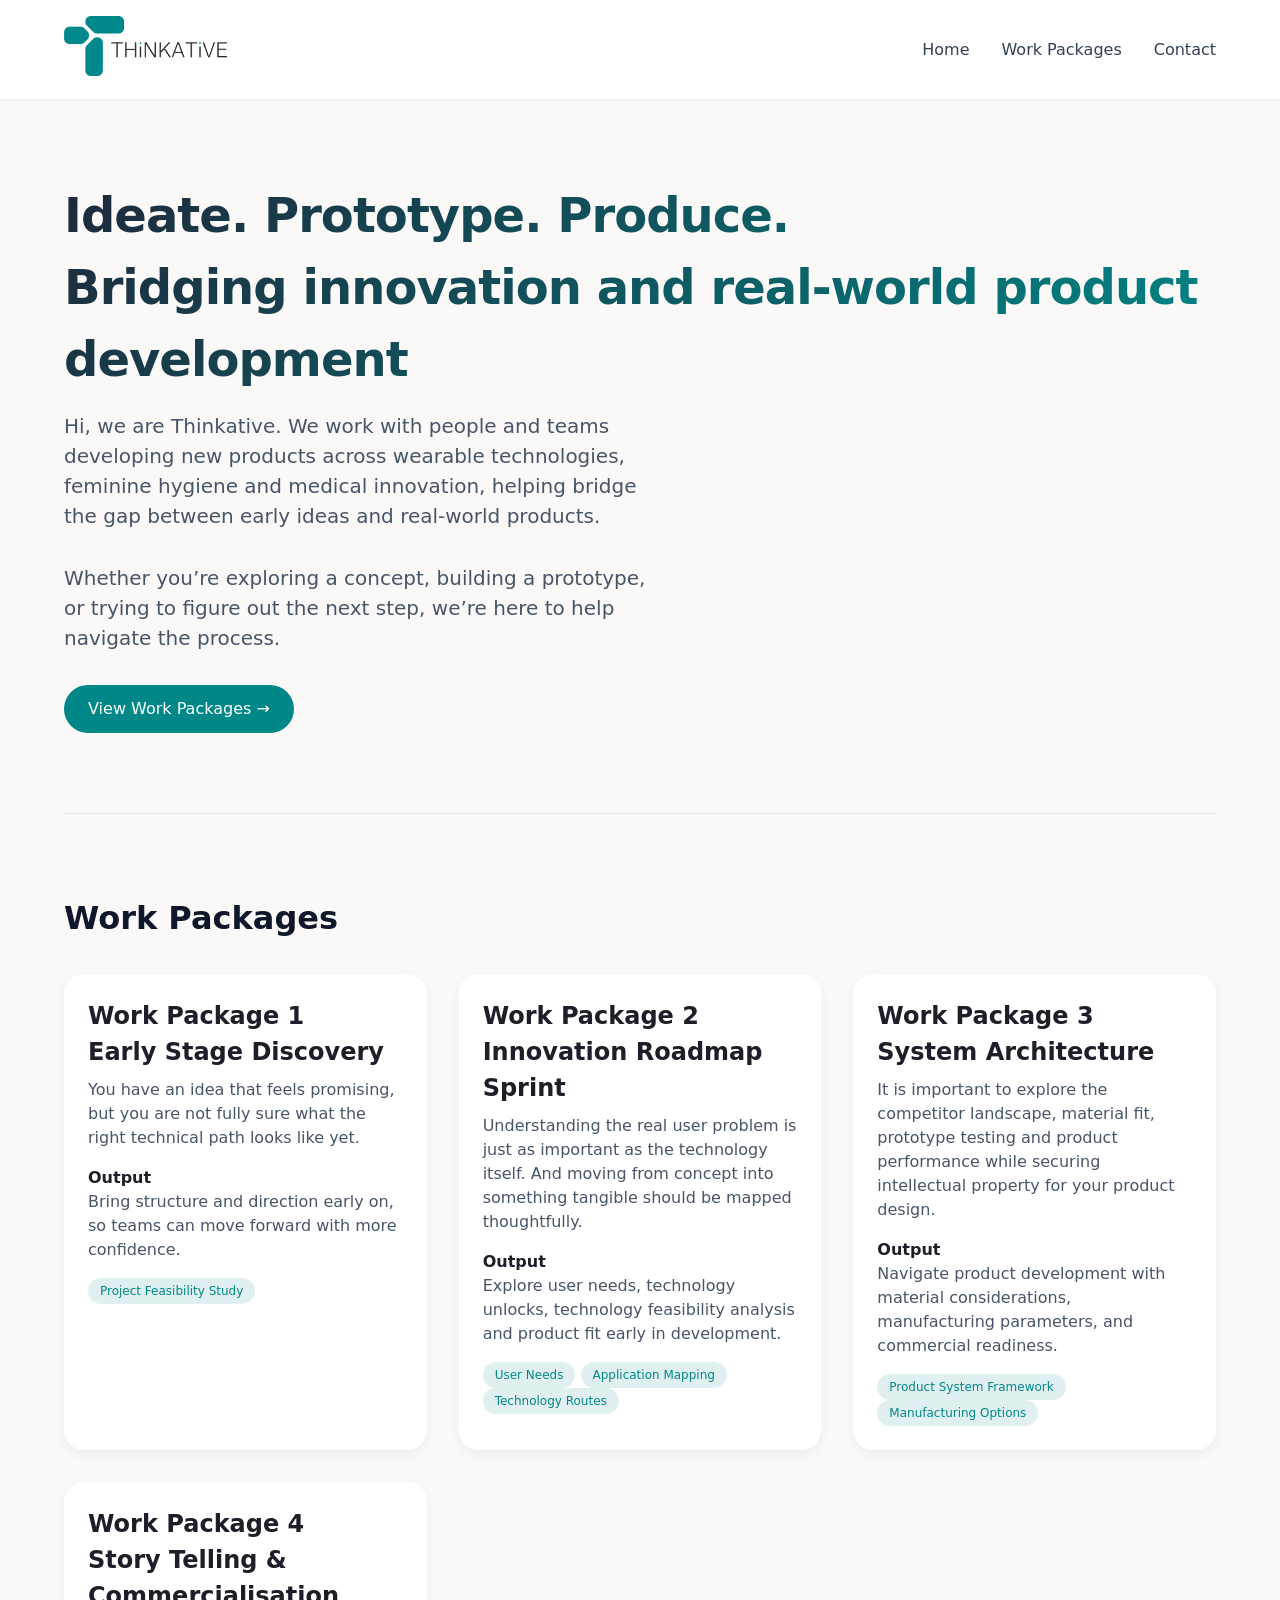
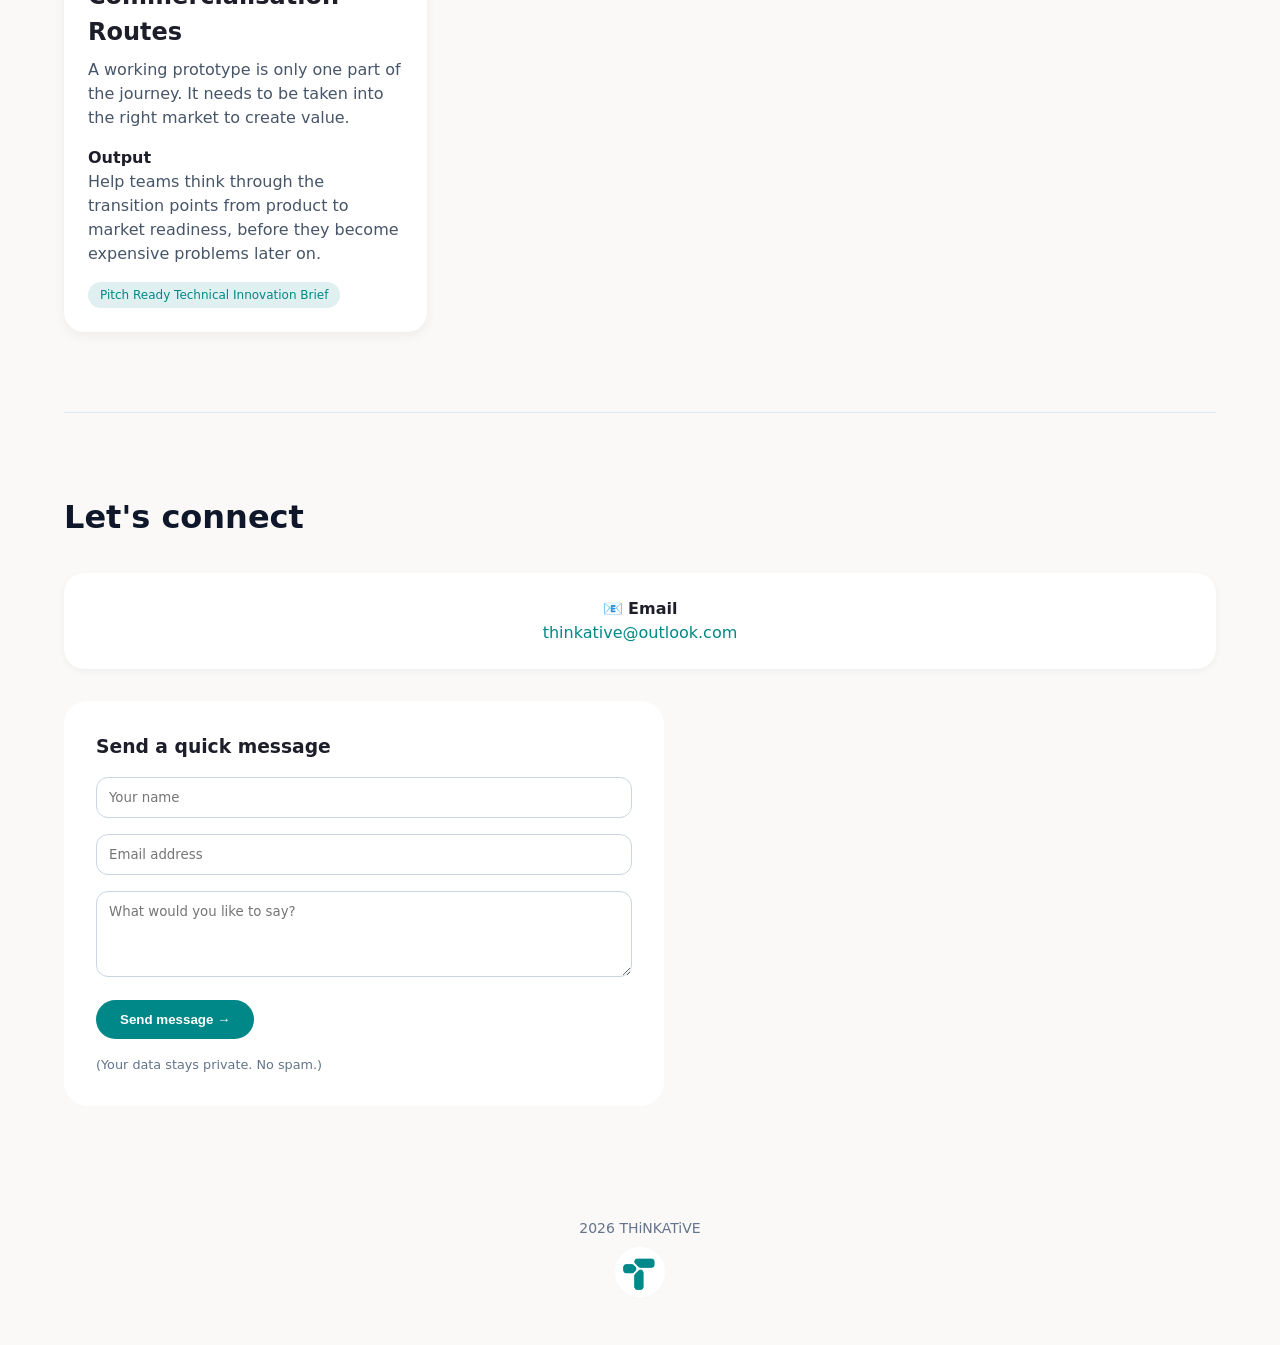
==== commit ecf905e2: "Update index.html" ====
--- a/index.html
+++ b/index.html
@@ -34,7 +34,7 @@
         <button class="hamburger" id="hamburger">☰</button>
         <ul class="nav-links" id="navLinks">
             <li><a href="#home">Home</a></li>
-            <li><a href="#projects">Projects</a></li>
+            <!--    <li><a href="#projects">Projects</a></li>    -->
             <li><a href="#workpackages">Work Packages</a></li>
             <li><a href="#contact">Contact</a></li>
         </ul>
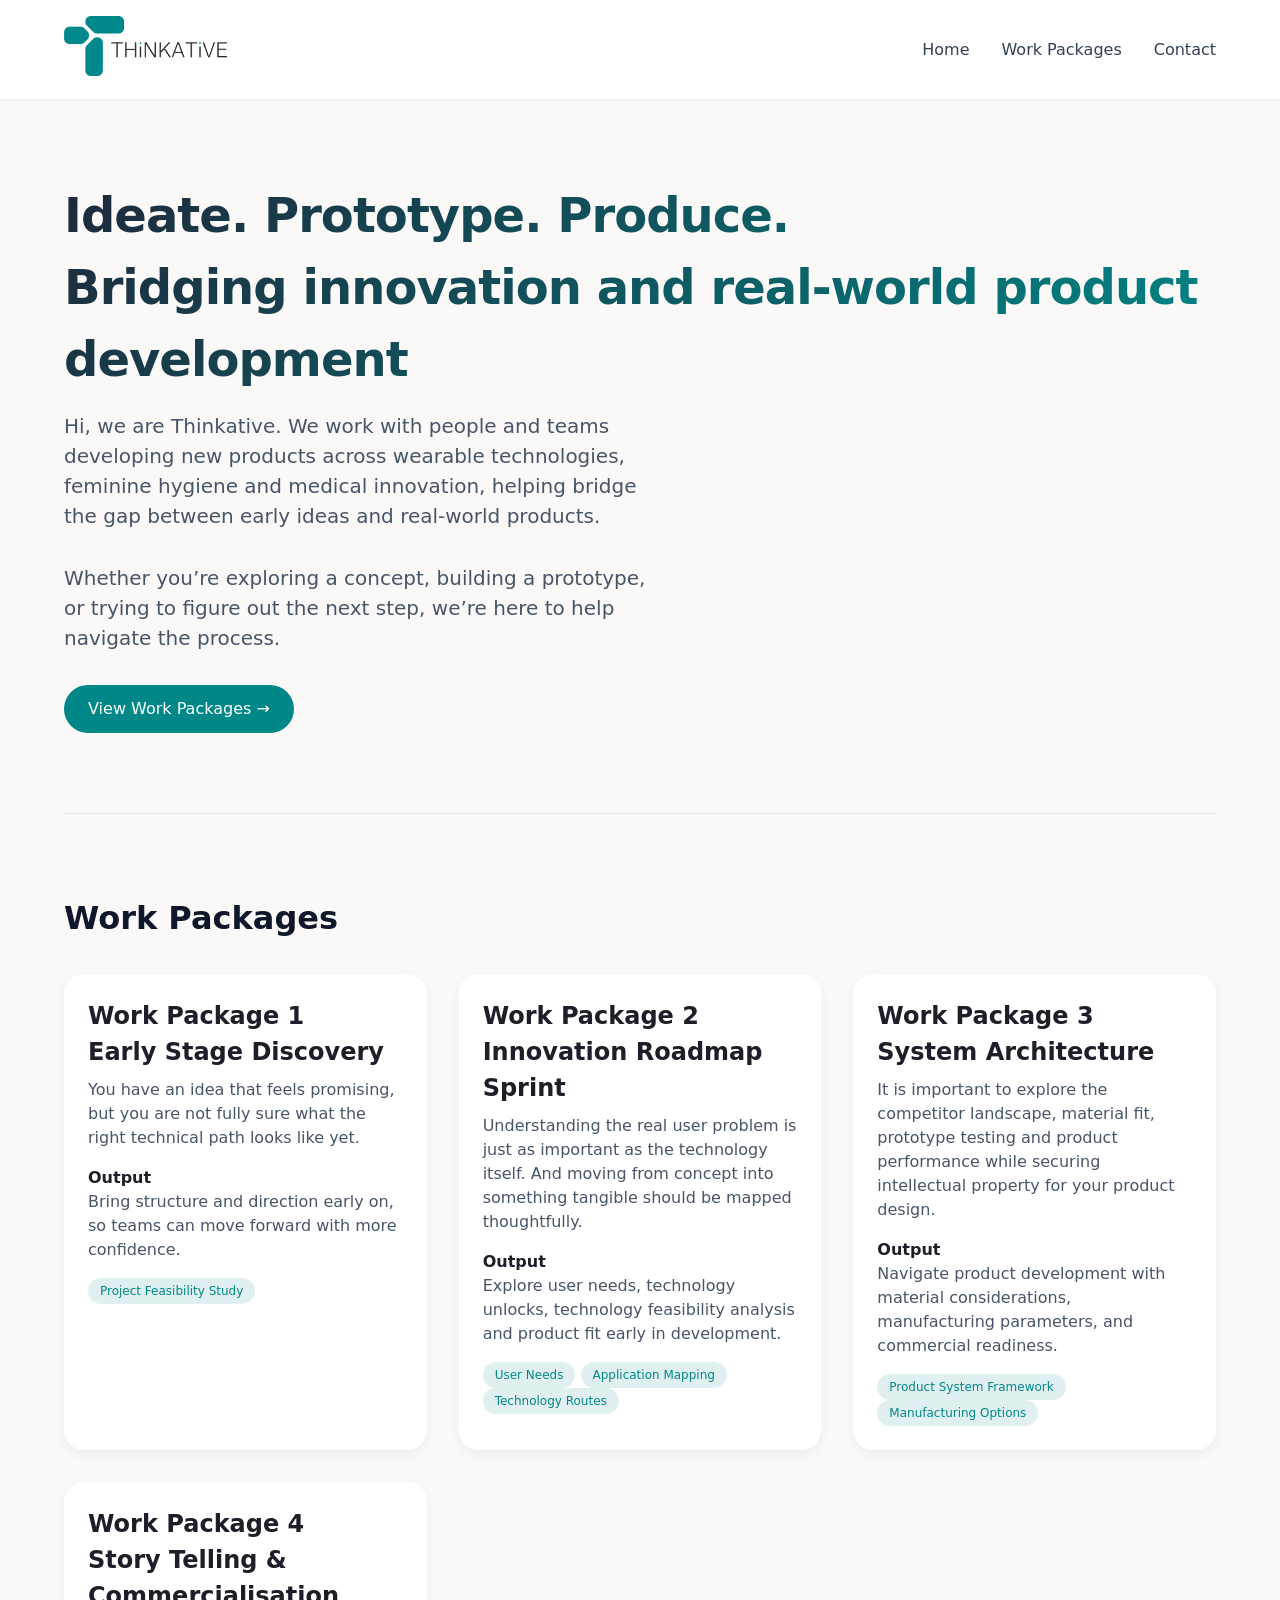
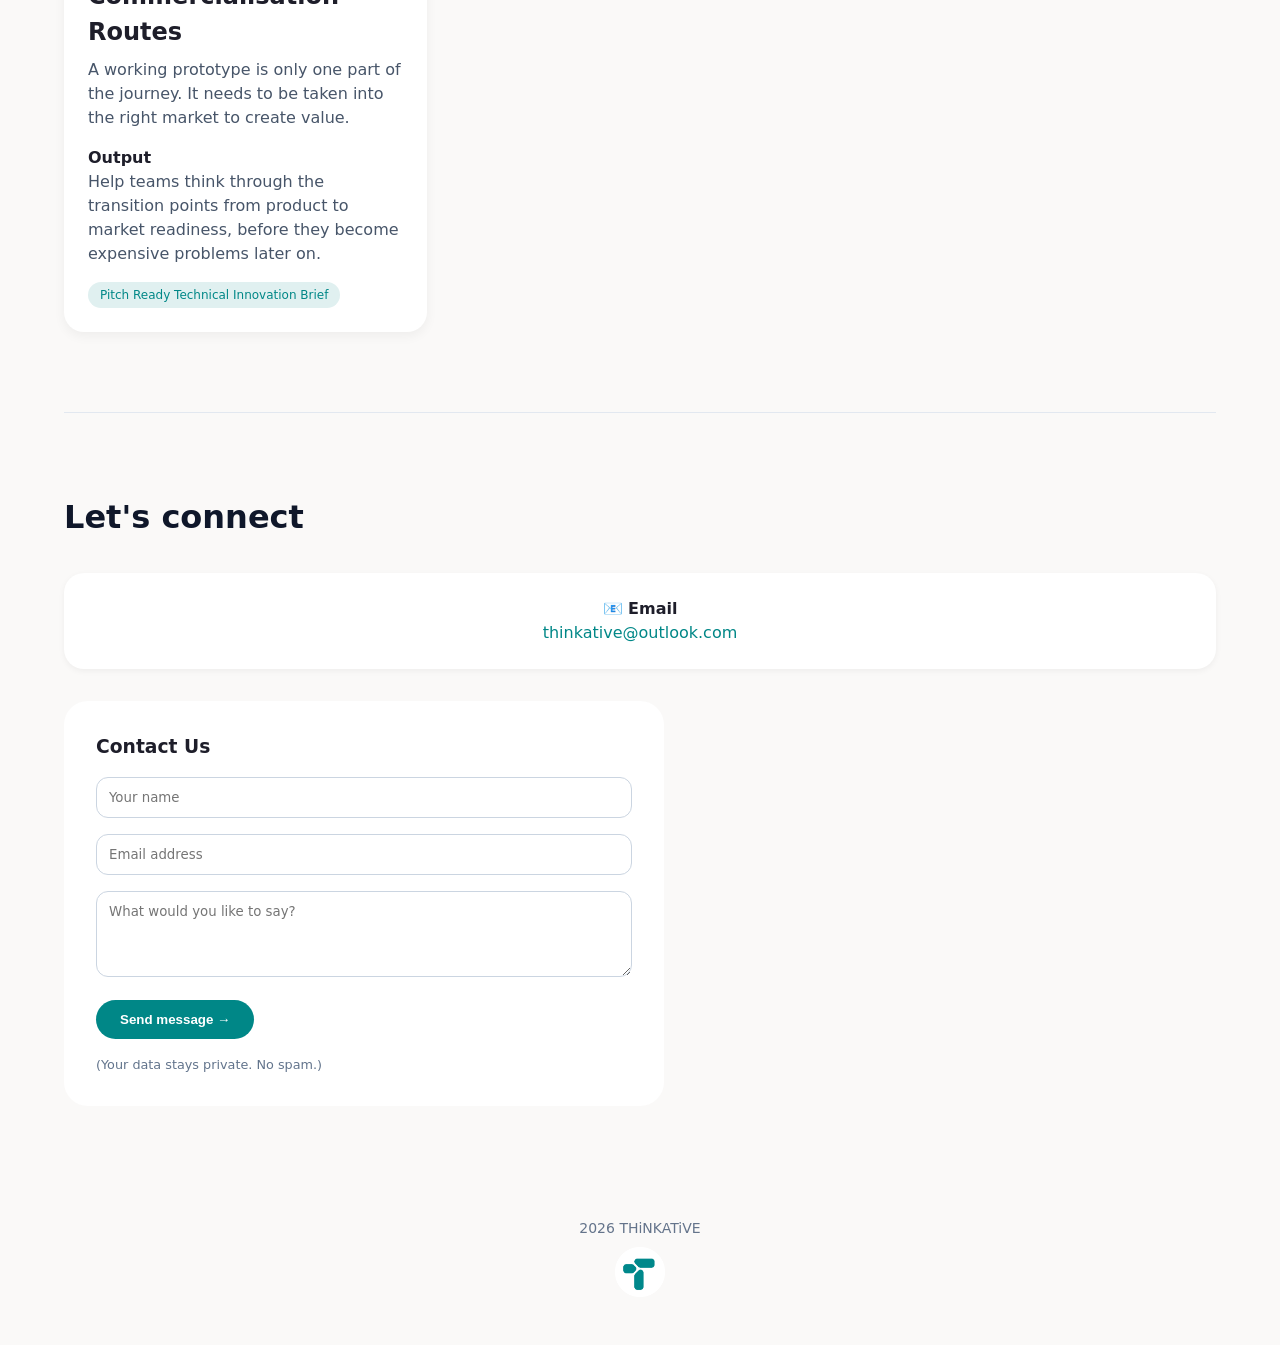
==== commit 55d1f086: "Change header text from 'Send a quick message' to 'Contact Us'" ====
--- a/index.html
+++ b/index.html
@@ -179,7 +179,7 @@
                 </div>
 
                 <div class="contact-form">
-                    <h3 style="margin-bottom: 1rem;">Send a quick message</h3>
+                    <h3 style="margin-bottom: 1rem;">Contact Us</h3>
                     <form action="https://formspree.io/f/xkoyzaln" method="POST">
                         <div class="form-group">
                             <input type="text" name="name" placeholder="Your name" required>
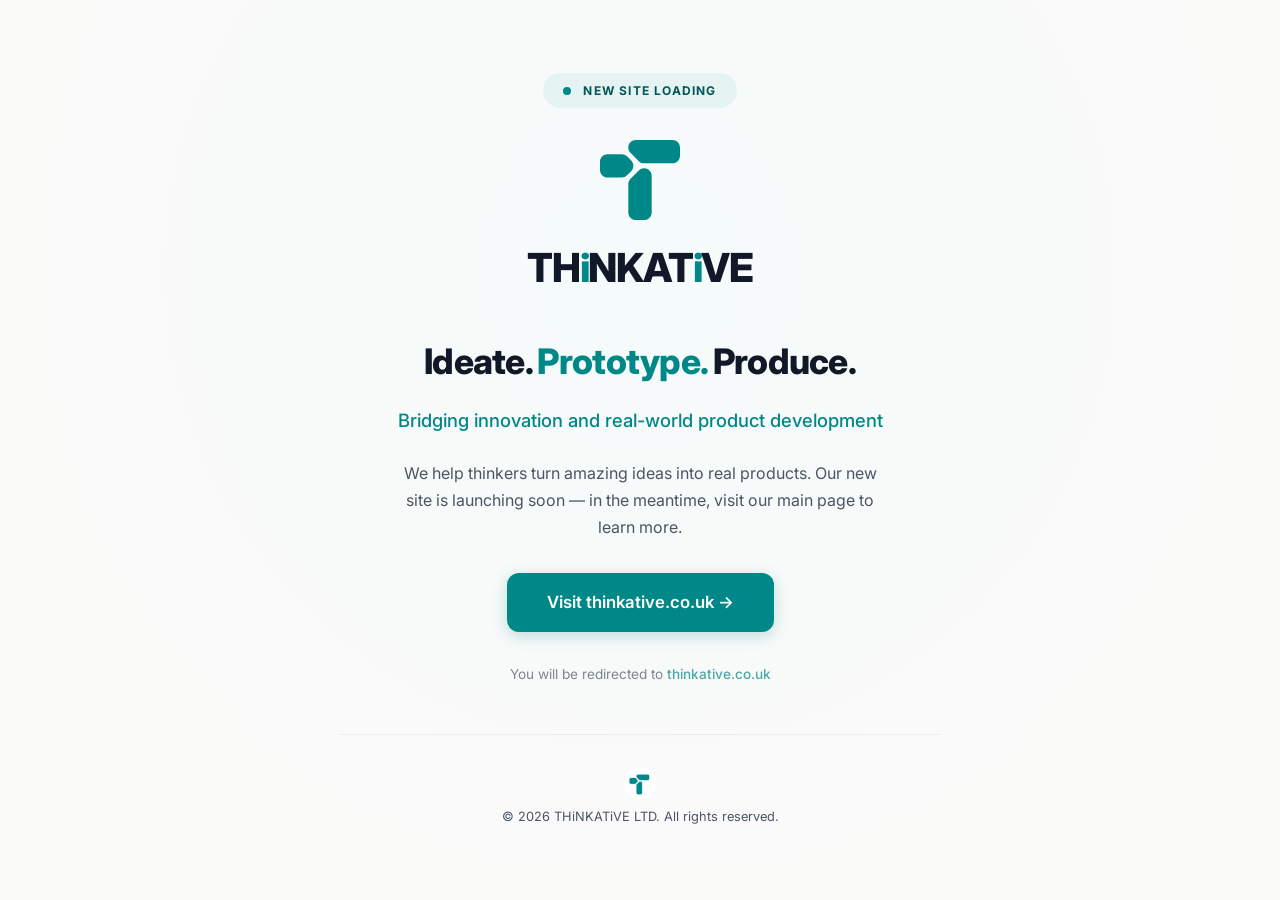
==== commit db4b09ba: "Rename Index.html to index.html" ====
--- a/index.html
+++ b/index.html
@@ -3,250 +3,345 @@
 <head>
     <meta charset="UTF-8">
     <meta name="viewport" content="width=device-width, initial-scale=1.0, viewport-fit=cover">
-    <title>THiNKATiVE | Consultants</title>
+    <title>THiNKATiVE | Coming Soon</title>
 
     <link rel="icon" type="img/png" href="images/favicon.png">
 
-    <!-- Link to external CSS -->
-    <link rel="stylesheet" href="style.css">
+    <!-- Premium Google Fonts -->
+    <link rel="preconnect" href="https://fonts.googleapis.com">
+    <link rel="preconnect" href="https://fonts.gstatic.com" crossorigin>
+    <link href="https://fonts.googleapis.com/css2?family=Inter:wght@300;400;500;600;700;800&family=Plus+Jakarta+Sans:wght@400;500;600;700;800&display=swap" rel="stylesheet">
 
     <!-- SEO Meta Tags -->
-    <meta name="description" content="THiNKATiVE helps thinkers turn amazing ideas into real products. Modern, simple, and built with care.">
-    <meta name="keywords" content="Thinkative Consultants, Thinkative, Consultants, Wearables, Research, projects, product development, prototyping, consumer analysis">
+    <meta name="description" content="THiNKATiVE - Ideate. Prototype. Produce. We help thinkers turn amazing ideas into real products.">
+    <meta name="keywords" content="Thinkative Consultants, Thinkative, Consultants, Wearables, Research, projects, product development">
     <meta name="author" content="THiNKATiVE">
     <meta name="robots" content="index, follow">
-    <link rel="canonical" href="https://thinkative-ltd.github.io/">
+    <link rel="canonical" href="https://thinkative.co.uk/">
 
     <!-- Open Graph for social sharing -->
-    <meta property="og:title" content="THiNKATiVE - Consultants">
+    <meta property="og:title" content="THiNKATiVE - Ideate. Prototype. Produce.">
     <meta property="og:description" content="We help thinkers turn amazing ideas into products.">
     <meta property="og:type" content="website">
-    <meta property="og:url" content="https://thinkative-ltd.github.io/">
+    <meta property="og:url" content="https://thinkative.co.uk/">
+
+    <style>
+        /* ==========================================================================
+           1. CORE RESET & BASE STYLES
+           ========================================================================== */
+        * {
+            margin: 0;
+            padding: 0;
+            box-sizing: border-box;
+        }
+
+        :root {
+            --primary: #008787;
+            --primary-dark: #005757;
+            --primary-light: #e6f3f3;
+            --surface: #ffffff;
+            --background: #fafaf9;
+            --text-main: #111827;
+            --text-muted: #4b5563;
+            --font-stack: 'Inter', 'Plus Jakarta Sans', system-ui, -apple-system, sans-serif;
+            --transition: all 0.3s cubic-bezier(0.16, 1, 0.3, 1);
+        }
+
+        html {
+            scroll-behavior: smooth;
+            -webkit-font-smoothing: antialiased;
+        }
+
+        body {
+            font-family: var(--font-stack);
+            background: radial-gradient(circle at 50% 30%, rgba(0, 135, 135, 0.04) 0%, var(--background) 70%);
+            color: var(--text-main);
+            line-height: 1.6;
+            min-height: 100vh;
+            display: flex;
+            flex-direction: column;
+            align-items: center;
+            justify-content: center;
+            padding: 2rem;
+            margin: 0;
+        }
+
+        .container {
+            max-width: 600px;
+            width: 100%;
+            text-align: center;
+        }
+
+        /* ==========================================================================
+           2. LOGO
+           ========================================================================== */
+        .logo-wrapper {
+            margin-bottom: 2.5rem;
+            display: flex;
+            justify-content: center;
+        }
+
+        .logo-link {
+            display: inline-block;
+            text-decoration: none;
+        }
+
+        .logo-svg {
+            width: 80px;
+            height: 80px;
+            display: block;
+            margin: 0 auto 1rem auto;
+            animation: float-logo 4s ease-in-out infinite;
+        }
+
+        .logo-text {
+            font-size: 2.5rem;
+            font-weight: 800;
+            letter-spacing: -0.03em;
+            color: var(--text-main);
+            display: block;
+        }
+
+        .logo-text span {
+            color: var(--primary);
+        }
+
+        @keyframes float-logo {
+            0%, 100% {
+                transform: translateY(0px);
+            }
+            50% {
+                transform: translateY(-8px);
+            }
+        }
+
+        /* ==========================================================================
+           3. HEADING & TEXT
+           ========================================================================== */
+        h1 {
+            font-size: 2.2rem;
+            font-weight: 800;
+            line-height: 1.2;
+            letter-spacing: -0.02em;
+            color: var(--text-main);
+            margin-bottom: 1.5rem;
+        }
+
+        h1 span {
+            color: var(--primary);
+        }
+
+        .tagline {
+            font-size: 1.15rem;
+            font-weight: 500;
+            color: var(--primary);
+            margin-bottom: 1.5rem;
+        }
+
+        .description {
+            font-size: 1rem;
+            color: var(--text-muted);
+            max-width: 480px;
+            margin: 0 auto 2rem auto;
+            line-height: 1.7;
+        }
+
+        /* ==========================================================================
+           4. REDIRECT BUTTON
+           ========================================================================== */
+        .btn {
+            display: inline-block;
+            background: var(--primary);
+            color: #ffffff;
+            padding: 1rem 2.5rem;
+            border-radius: 12px;
+            text-decoration: none;
+            font-weight: 600;
+            font-size: 1.05rem;
+            transition: var(--transition);
+            box-shadow: 0 4px 16px rgba(0, 135, 135, 0.25);
+            border: none;
+            cursor: pointer;
+        }
+
+        .btn:hover {
+            background: var(--primary-dark);
+            transform: translateY(-3px);
+            box-shadow: 0 8px 28px rgba(0, 135, 135, 0.35);
+        }
+
+        /* ==========================================================================
+           5. COUNTDOWN / STATUS INDICATOR
+           ========================================================================== */
+        .status-badge {
+            display: inline-block;
+            background: var(--primary-light);
+            color: var(--primary-dark);
+            font-size: 0.75rem;
+            font-weight: 700;
+            text-transform: uppercase;
+            letter-spacing: 0.1em;
+            padding: 0.5rem 1.25rem;
+            border-radius: 30px;
+            margin-bottom: 2rem;
+        }
+
+        .status-badge .dot {
+            display: inline-block;
+            width: 8px;
+            height: 8px;
+            background: var(--primary);
+            border-radius: 50%;
+            margin-right: 8px;
+            animation: pulse-dot 1.5s ease-in-out infinite;
+        }
+
+        @keyframes pulse-dot {
+            0%, 100% {
+                opacity: 1;
+                transform: scale(1);
+            }
+            50% {
+                opacity: 0.4;
+                transform: scale(0.8);
+            }
+        }
+
+        /* ==========================================================================
+           6. REDIRECT NOTICE
+           ========================================================================== */
+        .redirect-notice {
+            margin-top: 2rem;
+            font-size: 0.85rem;
+            color: var(--text-muted);
+            opacity: 0.7;
+        }
+
+        .redirect-notice a {
+            color: var(--primary);
+            text-decoration: none;
+            font-weight: 500;
+            transition: var(--transition);
+        }
+
+        .redirect-notice a:hover {
+            text-decoration: underline;
+            color: var(--primary-dark);
+        }
+
+        /* ==========================================================================
+           7. FOOTER
+           ========================================================================== */
+        .footer {
+            margin-top: 3rem;
+            padding-top: 2rem;
+            border-top: 1px solid rgba(0, 0, 0, 0.05);
+            font-size: 0.8rem;
+            color: var(--text-muted);
+        }
+
+        .footer img {
+            height: 32px;
+            width: auto;
+            display: block;
+            margin: 0 auto 0.5rem auto;
+        }
+
+        /* ==========================================================================
+           8. RESPONSIVE
+           ========================================================================== */
+        @media (max-width: 640px) {
+            body {
+                padding: 1.5rem;
+            }
+
+            .logo-svg {
+                width: 60px;
+                height: 60px;
+            }
+
+            .logo-text {
+                font-size: 2rem;
+            }
+
+            h1 {
+                font-size: 1.8rem;
+            }
+
+            .tagline {
+                font-size: 1rem;
+            }
+
+            .btn {
+                padding: 0.85rem 2rem;
+                font-size: 0.95rem;
+                width: 100%;
+            }
+        }
+    </style>
 </head>
 <body>
-  <header>
-    <nav>
-        <div class="logo">
-            <a href="#home">
-                <img src="images/sitelogoB.png" alt="THiNKATiVE Logo" style="height: 60px; width: auto;">
+
+    <div class="container">
+        <!-- Status Badge -->
+        <div class="status-badge">
+            <span class="dot"></span> New Site Loading
+        </div>
+
+        <!-- Logo -->
+        <div class="logo-wrapper">
+            <a href="https://thinkative.co.uk" class="logo-link" target="_blank" rel="noopener noreferrer">
+                <svg class="logo-svg" xmlns="http://www.w3.org/2000/svg" viewBox="0 0 113 113">
+                    <g fill="#008787">
+                        <path d="M73,50.64v51.72c0,5.87-4.76,10.64-10.64,10.64h-11.72c-5.87,0-10.64-4.77-10.64-10.64v-40c0-2.83,1.12-5.53,3.12-7.53l11.72-11.71c1.99-2,4.7-3.12,7.52-3.12,5.88,0,10.64,4.76,10.64,10.64Z"/>
+                        <path d="M113,10.64v11.72c0,5.87-4.76,10.64-10.64,10.64h-40c-2.82,0-5.53-1.12-7.52-3.12l-11.72-11.71c-2-2-3.12-4.71-3.12-7.53,0-5.88,4.77-10.64,10.64-10.64h51.72c5.88,0,10.64,4.76,10.64,10.64Z"/>
+                        <path d="M44.03,44.02l-5.86,5.86c-2,2-4.7,3.12-7.53,3.12H10.64c-5.87,0-10.64-4.77-10.64-10.64v-11.72c0-5.88,4.77-10.64,10.64-10.64h20c2.83,0,5.53,1.12,7.53,3.12l5.86,5.85c4.15,4.16,4.15,10.9,0,15.05Z"/>
+                    </g>
+                </svg>
+                <span class="logo-text">TH<span>i</span>NKAT<span>i</span>VE</span>
             </a>
         </div>
-        <button class="hamburger" id="hamburger">☰</button>
-        <ul class="nav-links" id="navLinks">
-            <li><a href="#home">Home</a></li>
-            <!--    <li><a href="#projects">Projects</a></li>    -->
-            <li><a href="#workpackages">Work Packages</a></li>
-            <li><a href="#contact">Contact</a></li>
-        </ul>
-    </nav>
-  </header>
-
-    <main>
-        <div class="container">
-            <!-- Home Section -->
-            <section id="home">
-                <div class="hero">
-                    <h1>Ideate. Prototype. Produce.<br>Bridging innovation and real-world product development</h1>
-                    <p>Hi, we are Thinkative. We work with people and teams developing new products across wearable technologies, feminine hygiene and medical innovation, helping bridge the gap between early ideas and real-world products.</p>
-                    <p>Whether you’re exploring a concept, building a prototype, or trying to figure out the next step, we’re here to help navigate the process.</p>
-                    <a href="#workpackages" class="btn">View Work Packages →</a>
-                </div>
-            </section>
-
-
-
-              <!-- WorkPackages Section -->
-              <section id="workpackages">
-                  <h2>Work Packages</h2>
-                  <div class="projects-grid">
-                      <div class="project-card">
-                          <h3>Work Package 1<br>Early Stage Discovery</h3>
-                          <p>You have an idea that feels promising, but you are not fully sure what the right technical path looks like yet.</p>
-
-
-                          <!--
-                           <span class="project-tag">We help bring structure and direction early on, so teams can move forward with more confidence.</span>
-
-                          <span class="project-tag">Review call</span>
-                          <span class="project-tag">Technical fesibility assessment</span>
-                          <span class="project-tag">Key Risks</span>
-                          <span class="project-tag">Unknowns Identified</span>
-                          <span class="project-tag">Recommend next steps</span>
-                          <br>
-                          <br>
-                        -->
-                          <h4>Output</h4>
-                          <p>Bring structure and direction early on, so teams can move forward with more confidence.</p>
-                          <span class="project-tag">Project Feasibility Study</span>
-                      </div>
-
-
-                      <div class="project-card">
-                          <h3>Work Package 2<br>Innovation Roadmap Sprint</h3>
-                          <p>Understanding the real user problem is just as important as the technology itself. And moving from concept into something tangible should be mapped thoughtfully.</p>
-
-                          <!--
-                          <span class="project-tag">User needs + application mapping</span>
-                          <span class="project-tag">Product lifecycle roadmap</span>
-                          <span class="project-tag">Developer/Manufacturer pathway guidance</span>
-                          <span class="project-tag">Regulatory Considerations</span>
-                          <br>
-                          <br>
-                        -->
-                          <h4>Output</h4>
-                          <p>Explore user needs, technology unlocks, technology feasibility analysis and product fit early in development.</p>
-                          <span class="project-tag">User Needs</span>
-                          <span class="project-tag">Application Mapping</span>
-                          <span class="project-tag">Technology Routes</span>
-                      </div>
-
-
-
-                      <div class="project-card">
-                          <h3>Work Package 3 <br>System Architecture</h3>
-                          <p>It is important to explore the competitor landscape, material fit, prototype testing and product performance while securing intellectual property for your product design.</p>
-
-                          <h4>Output</h4>
-                          <p>Navigate product development with material considerations, manufacturing parameters, and commercial readiness.</p>
-                          <span class="project-tag">Product System Framework</span>
-                          <span class="project-tag">Manufacturing Options</span>
-                      </div>
-
-
-
-                      <div class="project-card">
-                          <h3>Work Package 4 <br>Story Telling & Commercialisation Routes</h3>
-                          <p>A working prototype is only one part of the journey. It needs to be taken into the right market to create value.</p>
-
-                          <h4>Output</h4>
-                          <p>Help teams think through the transition points from product to market readiness, before they become expensive problems later on.</p>
-                          <span class="project-tag">Pitch Ready Technical Innovation Brief</span>
-                      </div>
-                  </div>
-
-
-            </section>
-
-
-
-            <!-- Projects Section -->
-            <!--
-            <section id="projects">
-                <h2>Selected projects</h2>
-                <div class="projects-grid">
-                    <div class="project-card">
-                        <h3>Prototyping</h3>
-                        <p>We build rapid prototypes to test and validate your product ideas before full development.</p>
-                        <span class="project-tag">Prototyping</span>
-                        <span class="project-tag">MVP</span>
-                    </div>
-                    <div class="project-card">
-                        <h3>Consumer Analysis</h3>
-                        <p>Deep market research and user behavior analysis to ensure your product meets real needs.</p>
-                        <span class="project-tag">Research</span>
-                        <span class="project-tag">Analytics</span>
-                    </div>
-                    <div class="project-card">
-                        <h3>Product Development</h3>
-                        <p>End-to-end product creation from concept to launch, with modern tools and best practices.</p>
-                        <span class="project-tag">Development</span>
-                        <span class="project-tag">Strategy</span>
-                    </div>
-                </div>
-
-              </section>
-            -->
-
-            <!-- Contact Section -->
-            <section id="contact">
-                <h2>Let's connect</h2>
-                <div class="contact-info">
-                    <div class="contact-card">
-                        <strong>📧 Email</strong><br>
-                        <a href="mailto:thinkative@outlook.com">thinkative@outlook.com</a>
-                    </div>
-                    <!--
-                    <div class="contact-card">
-                        <strong>🐦 X / Twitter</strong><br>
-                        <a href="#">@thinkative</a>
-                    </div>
-
-                    <div class="contact-card">
-                        <strong>💼 GitHub</strong><br>
-                        <a href="#">github.com/thinkative</a>
-                    </div>
-                  -->
-                </div>
-
-                <div class="contact-form">
-                    <h3 style="margin-bottom: 1rem;">Contact Us</h3>
-                    <form action="https://formspree.io/f/xkoyzaln" method="POST">
-                        <div class="form-group">
-                            <input type="text" name="name" placeholder="Your name" required>
-                        </div>
-                        <div class="form-group">
-                            <input type="email" name="email" placeholder="Email address" required>
-                        </div>
-                        <div class="form-group">
-                            <textarea name="message" rows="4" placeholder="What would you like to say?" required></textarea>
-                        </div>
-                        <button type="submit">Send message →</button>
-                    </form>
-                    <p style="font-size: 0.8rem; margin-top: 1rem; color: #62748c;">(Your data stays private. No spam.)</p>
-                </div>
-            </section>
+
+        <!-- Main Content -->
+        <h1>Ideate. <span>Prototype.</span> Produce.</h1>
+        <p class="tagline">Bridging innovation and real-world product development</p>
+        <p class="description">
+            We help thinkers turn amazing ideas into real products. Our new site is launching soon — 
+            in the meantime, visit our main page to learn more.
+        </p>
+
+        <!-- Redirect Button -->
+        <a href="https://thinkative.co.uk" class="btn" target="_blank" rel="noopener noreferrer">
+            Visit thinkative.co.uk →
+        </a>
+
+        <!-- Redirect Notice -->
+        <p class="redirect-notice">
+            You will be redirected to <a href="https://thinkative.co.uk" target="_blank" rel="noopener noreferrer">thinkative.co.uk</a>
+        </p>
+
+        <!-- Footer -->
+        <div class="footer">
+            <img src="images/favicon.png" alt="THiNKATiVE Icon">
+            <p>&copy; 2026 THiNKATiVE LTD. All rights reserved.</p>
         </div>
-    </main>
-
-    <footer>
-        <p>2026 THiNKATiVE</p>
-        <img src="images/favicon.png" alt="THiNKATiVE favicon" style="width: 50px; margin-bottom: 1rem;">
-
-
-    </footer>
+    </div>
 
     <script>
-        // Hamburger menu toggle
-        const hamburger = document.getElementById('hamburger');
-        const navLinks = document.getElementById('navLinks');
-
-        if (hamburger && navLinks) {
-            hamburger.addEventListener('click', () => {
-                navLinks.classList.toggle('active');
-            });
-
-            // Close menu when a link is clicked
-            navLinks.querySelectorAll('a').forEach(link => {
-                link.addEventListener('click', () => {
-                    navLinks.classList.remove('active');
-                });
-            });
-        }
-
-        // Sitemap generator function
-        function generateSitemap() {
-            const pages = [
-                { loc: "https://thinkative-ltd.github.io/", priority: "1.0" },
-                { loc: "https://thinkative-ltd.github.io/#home", priority: "0.9" },
-                { loc: "https://thinkative-ltd.github.io/#projects", priority: "0.8" },
-                { loc: "https://thinkative-ltd.github.io/#contact", priority: "0.7" }
-            ];
-            let xml = '<?xml version="1.0" encoding="UTF-8"?>\n';
-            xml += '<urlset xmlns="http://www.sitemaps.org/schemas/sitemap/0.9">\n';
-            pages.forEach(page => {
-                xml += `  <url>\n    <loc>${page.loc}</loc>\n    <priority>${page.priority}</priority>\n  </url>\n`;
-            });
-            xml += '</urlset>';
-            const blob = new Blob([xml], {type: "application/xml"});
-            const a = document.createElement('a');
-            a.href = URL.createObjectURL(blob);
-            a.download = 'sitemap.xml';
-            a.click();
-            URL.revokeObjectURL(a.href);
-        }
-
-        window.generateSitemap = generateSitemap;
-        console.log('THiNKATiVE site ready. Type generateSitemap() in console to download sitemap.xml.');
+        // Automatically redirect after 10 seconds
+        setTimeout(function() {
+            window.location.href = 'https://thinkative.co.uk';
+        }, 10000);
+
+        // Allow manual redirect if user clicks anywhere on the page (optional)
+        document.addEventListener('click', function() {
+            // Only redirect if not clicking a link (to avoid double redirects)
+            if (!event.target.closest('a')) {
+                window.location.href = 'https://thinkative.co.uk';
+            }
+        });
+
+        console.log('THiNKATiVE landing page - redirecting to thinkative.co.uk in 5 seconds');
     </script>
 </body>
 </html>
